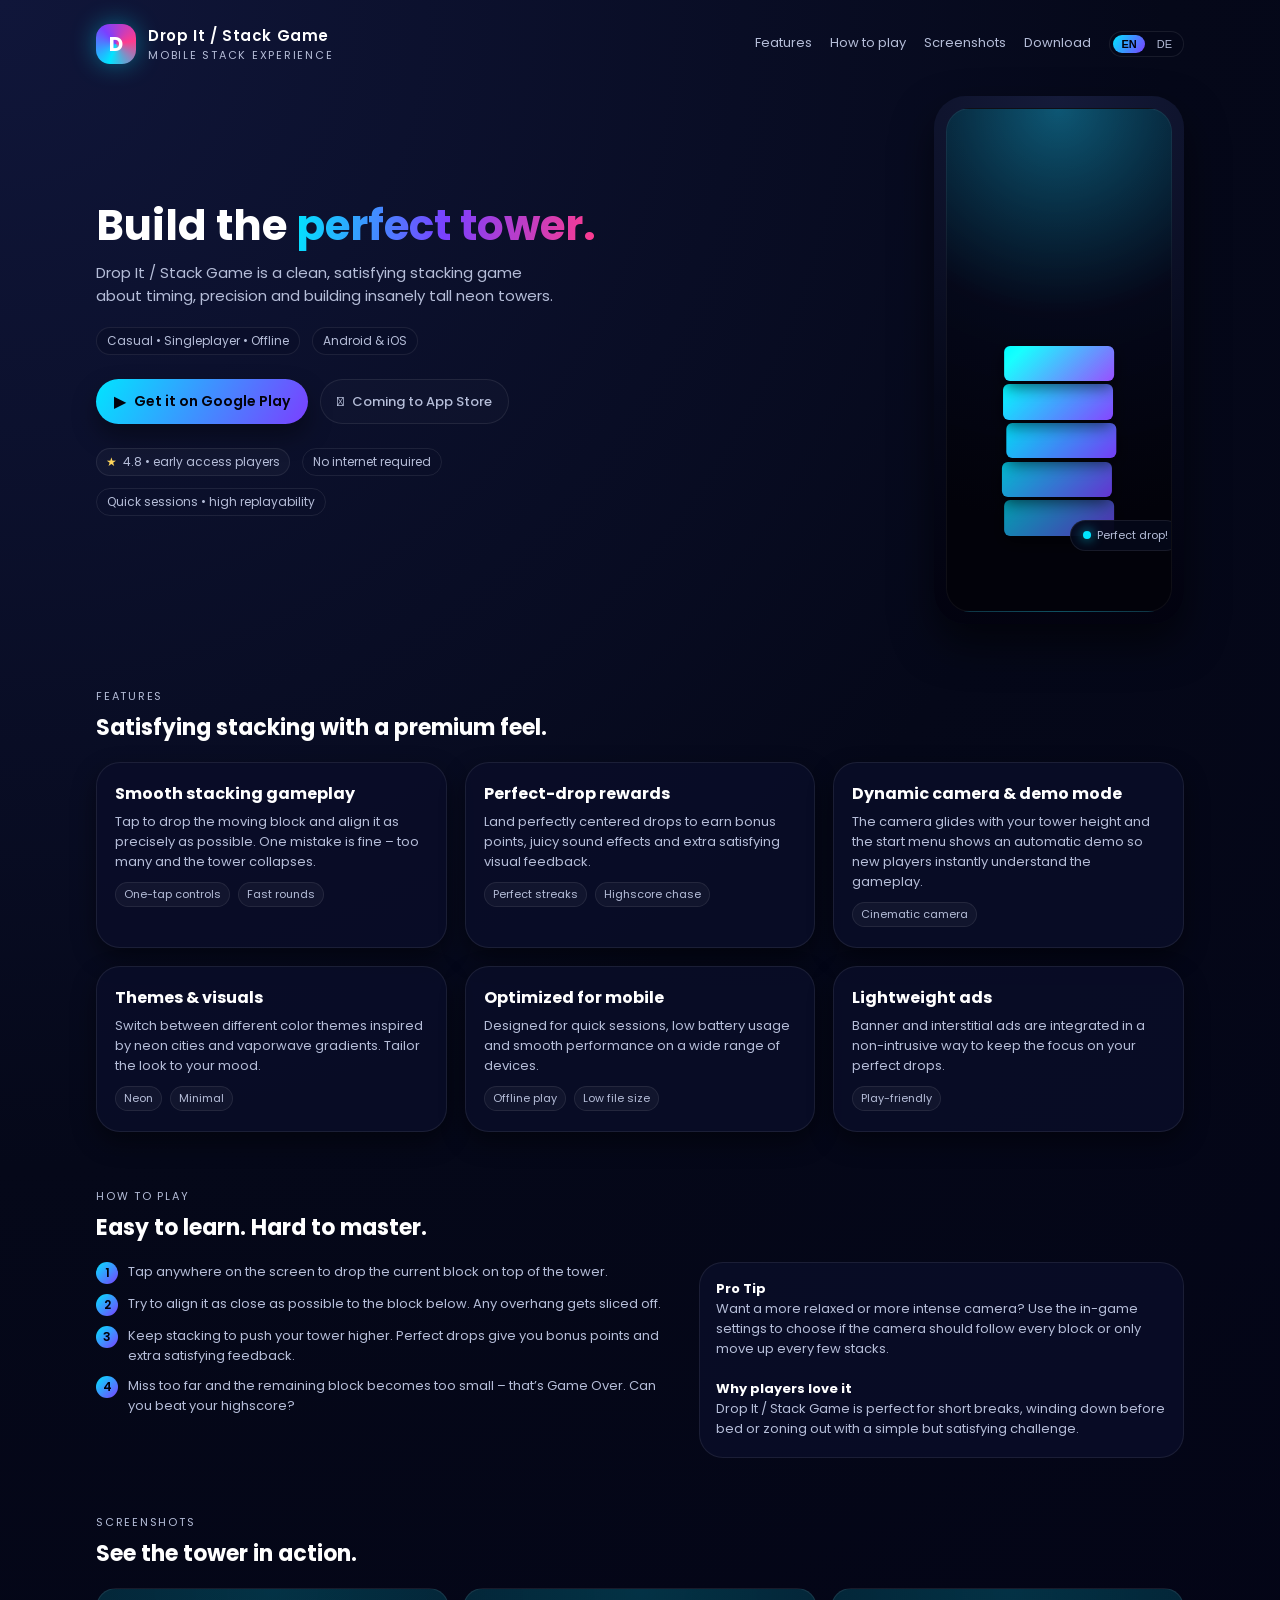
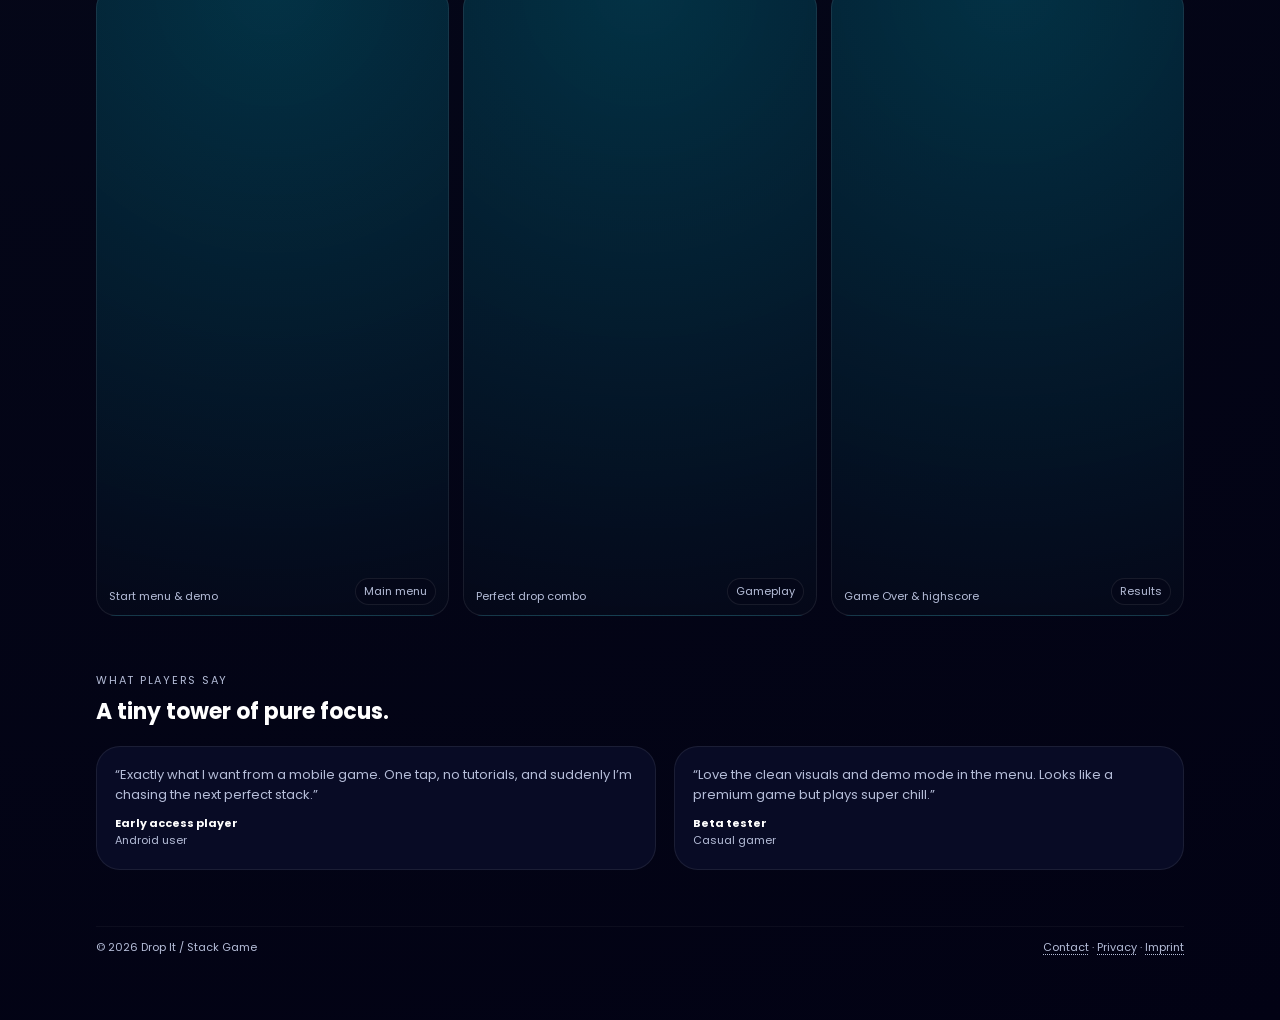
==== index.html @ f64dc380 "Add files via upload" ====
<!DOCTYPE html>
<html lang="en">
<head>
  <meta charset="UTF-8" />
  <title>Drop It / Stack Game – Official Landing Page</title>
  <meta name="viewport" content="width=device-width, initial-scale=1" />
  <meta
    name="description"
    content="Drop It / Stack Game – a smooth, addictive stacking game. Drop, align and build the perfect tower on mobile."
  />

  <!-- Google Font -->
  <link rel="preconnect" href="https://fonts.googleapis.com" />
  <link rel="preconnect" href="https://fonts.gstatic.com" crossorigin />
  <link
    href="https://fonts.googleapis.com/css2?family=Poppins:wght@300;400;500;600;700&display=swap"
    rel="stylesheet"
  />

  <style>
    :root {
      --bg-main: #050819;
      --bg-alt: #070b23;
      --accent-cyan: #00e5ff;
      --accent-pink: #ff3b8d;
      --accent-purple: #7b3fff;
      --text-main: #ffffff;
      --text-muted: #b5bdd8;
      --glass-bg: rgba(10, 14, 40, 0.85);
      --border-soft: rgba(255, 255, 255, 0.08);
      --radius-lg: 24px;
      --shadow-soft: 0 20px 40px rgba(0, 0, 0, 0.55);
    }

    * {
      box-sizing: border-box;
      margin: 0;
      padding: 0;
    }

    body {
      font-family: "Poppins", system-ui, -apple-system, BlinkMacSystemFont,
        sans-serif;
      background: radial-gradient(
        circle at top left,
        #10163a 0,
        #050819 40%,
        #020214 100%
      );
      color: var(--text-main);
      min-height: 100vh;
      overflow-x: hidden;
    }

    img {
      max-width: 100%;
      display: block;
    }

    a {
      color: inherit;
      text-decoration: none;
    }

    .page {
      max-width: 1120px;
      margin: 0 auto;
      padding: 24px 16px 64px;
    }

    header {
      display: flex;
      align-items: center;
      justify-content: space-between;
      gap: 16px;
      margin-bottom: 32px;
    }

    .logo-wrap {
      display: flex;
      align-items: center;
      gap: 12px;
    }

    .logo-circle {
      width: 40px;
      height: 40px;
      border-radius: 14px;
      background: conic-gradient(
        from 200deg,
        var(--accent-cyan),
        var(--accent-purple),
        var(--accent-pink),
        var(--accent-cyan)
      );
      display: flex;
      align-items: center;
      justify-content: center;
      box-shadow: 0 0 24px rgba(0, 229, 255, 0.4);
      font-weight: 700;
      font-size: 20px;
    }

    .logo-text-main {
      font-weight: 600;
      letter-spacing: 0.04em;
      font-size: 15px;
    }

    .logo-text-sub {
      font-size: 11px;
      color: var(--text-muted);
      text-transform: uppercase;
      letter-spacing: 0.16em;
    }

    nav {
      display: flex;
      align-items: center;
      gap: 18px;
      font-size: 13px;
      color: var(--text-muted);
    }

    nav a {
      position: relative;
      padding-bottom: 3px;
      cursor: pointer;
    }

    nav a::after {
      content: "";
      position: absolute;
      left: 0;
      bottom: 0;
      width: 0;
      height: 2px;
      border-radius: 999px;
      background: linear-gradient(
        90deg,
        var(--accent-cyan),
        var(--accent-pink)
      );
      transition: width 0.18s ease-out;
    }

    nav a:hover::after {
      width: 100%;
    }

    .lang-toggle {
      display: inline-flex;
      align-items: center;
      gap: 4px;
      padding: 3px;
      border-radius: 999px;
      border: 1px solid var(--border-soft);
      background: rgba(5, 8, 25, 0.7);
      font-size: 11px;
    }

    .lang-btn {
      border-radius: 999px;
      padding: 3px 8px;
      cursor: pointer;
      border: none;
      background: transparent;
      color: var(--text-muted);
      font-size: 11px;
    }

    .lang-btn.active {
      background: linear-gradient(
        120deg,
        var(--accent-cyan),
        var(--accent-purple)
      );
      color: #02020b;
      font-weight: 600;
    }

    /* HERO */

    .hero {
      display: grid;
      grid-template-columns: minmax(0, 1.25fr) minmax(0, 1fr);
      gap: 32px;
      align-items: center;
      margin-bottom: 64px;
    }

    .hero-left h1 {
      font-size: clamp(32px, 4vw, 42px);
      line-height: 1.1;
      margin-bottom: 12px;
    }

    .hero-gradient {
      background: linear-gradient(
        96deg,
        var(--accent-cyan),
        var(--accent-purple),
        var(--accent-pink)
      );
      -webkit-background-clip: text;
      color: transparent;
    }

    .hero-subtitle {
      font-size: 15px;
      color: var(--text-muted);
      max-width: 460px;
      margin-bottom: 20px;
    }

    .hero-meta {
      display: flex;
      flex-wrap: wrap;
      gap: 12px;
      margin-bottom: 24px;
      font-size: 12px;
      color: var(--text-muted);
    }

    .hero-meta span {
      padding: 4px 10px;
      border-radius: 999px;
      border: 1px solid var(--border-soft);
      background: rgba(10, 14, 40, 0.65);
    }

    .hero-cta-row {
      display: flex;
      flex-wrap: wrap;
      gap: 12px;
      margin-bottom: 24px;
    }

    .btn-primary {
      background: linear-gradient(
        120deg,
        var(--accent-cyan),
        var(--accent-purple)
      );
      color: #02020b;
      border-radius: 999px;
      padding: 10px 18px;
      font-size: 14px;
      font-weight: 600;
      border: none;
      cursor: pointer;
      display: inline-flex;
      align-items: center;
      gap: 8px;
      box-shadow: 0 12px 24px rgba(0, 0, 0, 0.4);
      transition: transform 0.12s ease-out, box-shadow 0.12s ease-out,
        filter 0.12s ease-out;
    }

    .btn-primary span.icon {
      font-size: 16px;
    }

    .btn-primary:hover {
      transform: translateY(-1px);
      filter: brightness(1.04);
      box-shadow: 0 18px 32px rgba(0, 0, 0, 0.55);
    }

    .btn-ghost {
      border-radius: 999px;
      padding: 9px 16px;
      font-size: 13px;
      font-weight: 500;
      background: rgba(255, 255, 255, 0.02);
      border: 1px solid var(--border-soft);
      color: var(--text-muted);
      display: inline-flex;
      align-items: center;
      gap: 8px;
      cursor: pointer;
      transition: background 0.12s ease-out, border-color 0.12s ease-out;
    }

    .btn-ghost:hover {
      background: rgba(255, 255, 255, 0.04);
      border-color: rgba(255, 255, 255, 0.18);
    }

    .hero-badges {
      display: flex;
      flex-wrap: wrap;
      gap: 12px;
      align-items: center;
      font-size: 12px;
      color: var(--text-muted);
    }

    .badge-pill {
      padding: 4px 10px;
      border-radius: 999px;
      border: 1px solid var(--border-soft);
    }

    .rating-pill {
      display: inline-flex;
      align-items: center;
      gap: 6px;
      padding: 4px 9px;
      border-radius: 999px;
      background: rgba(255, 255, 255, 0.03);
      border: 1px solid var(--border-soft);
    }

    .rating-pill span.star {
      color: #ffd65c;
    }

    .hero-right {
      display: flex;
      justify-content: flex-end;
    }

    .phone-mock {
      position: relative;
      width: 250px;
      max-width: 100%;
      aspect-ratio: 9 / 19;
      border-radius: 32px;
      background: radial-gradient(
        circle at top,
        #151b3a 0,
        #050819 60%,
        #02020f 100%
      );
      box-shadow: var(--shadow-soft);
      padding: 12px;
      overflow: hidden;
    }

    .phone-inner {
      width: 100%;
      height: 100%;
      border-radius: 24px;
      background: radial-gradient(
        circle at top,
        rgba(0, 229, 255, 0.3),
        rgba(5, 8, 25, 0.9) 40%,
        rgba(2, 2, 10, 1) 80%
      );
      border: 1px solid rgba(255, 255, 255, 0.05);
      position: relative;
      overflow: hidden;
    }

    .phone-stack {
      position: absolute;
      inset: 0;
      display: flex;
      align-items: center;
      justify-content: center;
    }

    .stack-columns {
      position: relative;
      width: 70%;
      height: 70%;
      display: flex;
      align-items: flex-end;
      justify-content: center;
    }

    .stack-cube {
      position: absolute;
      left: 50%;
      transform: translateX(-50%);
      width: 70%;
      height: 10%;
      border-radius: 6px;
      background: linear-gradient(
        135deg,
        var(--accent-cyan),
        var(--accent-purple)
      );
      box-shadow: 0 6px 16px rgba(0, 0, 0, 0.6);
    }

    .stack-cube:nth-child(1) {
      bottom: 0;
      filter: brightness(0.7);
    }
    .stack-cube:nth-child(2) {
      bottom: 11%;
      filter: brightness(0.82);
      transform: translateX(-52%);
    }
    .stack-cube:nth-child(3) {
      bottom: 22%;
      filter: brightness(0.96);
      transform: translateX(-48%);
    }
    .stack-cube:nth-child(4) {
      bottom: 33%;
      filter: brightness(1.1);
      transform: translateX(-51%);
    }
    .stack-cube:nth-child(5) {
      bottom: 44%;
      filter: brightness(1.25);
      transform: translateX(-50%);
    }

    .floating-tag {
      position: absolute;
      bottom: 12%;
      right: -10px;
      background: rgba(5, 8, 25, 0.95);
      border-radius: 999px;
      padding: 6px 12px;
      font-size: 11px;
      display: inline-flex;
      align-items: center;
      gap: 6px;
      border: 1px solid var(--border-soft);
      color: var(--text-muted);
    }

    .floating-tag span.dot {
      width: 8px;
      height: 8px;
      border-radius: 999px;
      background: var(--accent-cyan);
      box-shadow: 0 0 12px rgba(0, 229, 255, 0.9);
    }

    /* SECTIONS */

    section {
      margin-bottom: 56px;
    }

    .section-label {
      font-size: 11px;
      text-transform: uppercase;
      letter-spacing: 0.16em;
      color: var(--text-muted);
      margin-bottom: 6px;
    }

    .section-title {
      font-size: 22px;
      margin-bottom: 18px;
    }

    .section-grid {
      display: grid;
      grid-template-columns: repeat(3, minmax(0, 1fr));
      gap: 18px;
    }

    .card {
      padding: 18px 18px 20px;
      background: var(--glass-bg);
      border-radius: var(--radius-lg);
      border: 1px solid var(--border-soft);
      box-shadow: 0 10px 24px rgba(0, 0, 0, 0.45);
    }

    .card h3 {
      font-size: 16px;
      margin-bottom: 6px;
    }

    .card p {
      font-size: 13px;
      color: var(--text-muted);
    }

    .chip-row {
      display: flex;
      flex-wrap: wrap;
      gap: 8px;
      margin-top: 10px;
    }

    .chip {
      font-size: 11px;
      padding: 3px 8px;
      border-radius: 999px;
      background: rgba(255, 255, 255, 0.04);
      border: 1px solid var(--border-soft);
      color: var(--text-muted);
    }

    /* HOW-TO */

    .howto-grid {
      display: grid;
      grid-template-columns: minmax(0, 1.2fr) minmax(0, 1fr);
      gap: 22px;
      align-items: flex-start;
    }

    .step-list {
      list-style: none;
      display: grid;
      gap: 10px;
    }

    .step-item {
      display: flex;
      gap: 10px;
      align-items: flex-start;
      font-size: 13px;
      color: var(--text-muted);
    }

    .step-badge {
      width: 22px;
      height: 22px;
      border-radius: 999px;
      background: linear-gradient(
        135deg,
        var(--accent-cyan),
        var(--accent-purple)
      );
      display: flex;
      align-items: center;
      justify-content: center;
      font-size: 12px;
      font-weight: 600;
      color: #02020b;
      flex-shrink: 0;
    }

    .howto-card {
      padding: 16px 16px 18px;
      border-radius: var(--radius-lg);
      background: var(--glass-bg);
      border: 1px solid var(--border-soft);
      font-size: 13px;
      color: var(--text-muted);
    }

    .howto-card strong {
      color: var(--text-main);
    }

    /* GALLERY */

    .gallery-grid {
      display: grid;
      grid-template-columns: repeat(3, minmax(0, 1fr));
      gap: 14px;
    }

    .gallery-item {
      border-radius: 20px;
      background: radial-gradient(
        circle at top,
        rgba(0, 229, 255, 0.2),
        rgba(5, 8, 25, 0.95)
      );
      border: 1px solid var(--border-soft);
      aspect-ratio: 9 / 16;
      position: relative;
      overflow: hidden;
      font-size: 11px;
      color: var(--text-muted);
      display: flex;
      align-items: flex-end;
      justify-content: space-between;
      padding: 10px 12px;
    }

    .gallery-item span.badge {
      background: rgba(5, 8, 25, 0.86);
      padding: 4px 8px;
      border-radius: 999px;
      border: 1px solid var(--border-soft);
    }

    /* QUOTES */

    .quote-row {
      display: grid;
      grid-template-columns: minmax(0, 1.1fr) minmax(0, 1fr);
      gap: 18px;
    }

    .quote-card {
      padding: 18px 18px 20px;
      border-radius: var(--radius-lg);
      background: var(--glass-bg);
      border: 1px solid var(--border-soft);
      font-size: 13px;
      color: var(--text-muted);
    }

    .quote-card strong {
      color: var(--text-main);
    }

    .quote-meta {
      margin-top: 10px;
      font-size: 11px;
      color: var(--text-muted);
    }

    footer {
      margin-top: 24px;
      font-size: 11px;
      color: var(--text-muted);
      display: flex;
      flex-wrap: wrap;
      gap: 8px;
      justify-content: space-between;
      border-top: 1px solid rgba(255, 255, 255, 0.04);
      padding-top: 12px;
    }

    footer a {
      color: var(--text-muted);
      text-decoration: underline;
      text-decoration-style: dotted;
      text-underline-offset: 3px;
    }

    /* RESPONSIVE */

    @media (max-width: 880px) {
      .hero {
        grid-template-columns: minmax(0, 1fr);
      }

      .hero-right {
        justify-content: flex-start;
      }

      header {
        flex-direction: column;
        align-items: flex-start;
        gap: 10px;
      }

      nav {
        font-size: 12px;
      }

      .section-grid {
        grid-template-columns: repeat(2, minmax(0, 1fr));
      }

      .gallery-grid {
        grid-template-columns: repeat(2, minmax(0, 1fr));
      }

      .quote-row,
      .howto-grid {
        grid-template-columns: minmax(0, 1fr);
      }
    }

    @media (max-width: 640px) {
      .section-grid {
        grid-template-columns: minmax(0, 1fr);
      }

      .gallery-grid {
        grid-template-columns: minmax(0, 1fr);
      }

      .page {
        padding-inline: 14px;
      }

      nav {
        flex-wrap: wrap;
        row-gap: 6px;
      }
    }
  </style>
</head>
<body>
  <div class="page">
    <!-- HEADER -->
    <header>
      <div class="logo-wrap">
        <div class="logo-circle">D</div>
        <div>
          <div class="logo-text-main" data-i18n="logo.title">
            Drop It / Stack Game
          </div>
          <div class="logo-text-sub" data-i18n="logo.subtitle">
            mobile stack experience
          </div>
        </div>
      </div>
      <nav>
        <a href="#features" data-i18n="nav.features">Features</a>
        <a href="#howto" data-i18n="nav.howto">How to play</a>
        <a href="#screenshots" data-i18n="nav.screenshots">Screenshots</a>
        <a href="#download" data-i18n="nav.download">Download</a>
        <div class="lang-toggle">
          <button class="lang-btn active" data-lang="en">EN</button>
          <button class="lang-btn" data-lang="de">DE</button>
        </div>
      </nav>
    </header>

    <!-- HERO -->
    <section class="hero" id="top">
      <div class="hero-left">
        <h1>
          <span data-i18n="hero.title1">Build the</span>
          <span class="hero-gradient" data-i18n="hero.title2"
            >perfect tower.</span
          >
        </h1>
        <p class="hero-subtitle" data-i18n="hero.subtitle">
          Drop It / Stack Game is a clean, satisfying stacking game about
          timing, precision and building insanely tall neon towers.
        </p>

        <div class="hero-meta">
          <span data-i18n="hero.meta1">Casual • Singleplayer • Offline</span>
          <span data-i18n="hero.meta2">Android &amp; iOS</span>
        </div>

        <div class="hero-cta-row" id="download">
          <!-- Replace # with real store links -->
          <a
            class="btn-primary"
            href="https://play.google.com/store/apps/details?id=dev.flondy.stack"
            aria-label="Get Drop It / Stack Game on Google Play"
          >
            <span class="icon">▶</span>
            <span data-i18n="hero.ctaPrimary">Get it on Google Play</span>
          </a>
          <a
            class="btn-ghost"
            href="#"
            aria-label="Get Drop It / Stack Game on the App Store"
          >
            <span></span>
            <span data-i18n="hero.ctaSecondary">Coming to App Store</span>
          </a>
        </div>

        <div class="hero-badges">
          <span class="rating-pill">
            <span class="star">★</span>
            <span data-i18n="hero.rating">4.8 • early access players</span>
          </span>
          <span class="badge-pill" data-i18n="hero.badge1"
            >No internet required</span
          >
          <span class="badge-pill" data-i18n="hero.badge2"
            >Quick sessions • high replayability</span
          >
        </div>
      </div>

      <div class="hero-right">
        <div class="phone-mock">
          <div class="phone-inner">
            <div class="phone-stack">
              <div class="stack-columns">
                <div class="stack-cube"></div>
                <div class="stack-cube"></div>
                <div class="stack-cube"></div>
                <div class="stack-cube"></div>
                <div class="stack-cube"></div>
              </div>
            </div>
            <div class="floating-tag">
              <span class="dot"></span>
              <span data-i18n="hero.floatingTag">Perfect drop!</span>
            </div>
          </div>
        </div>
      </div>
    </section>

    <!-- FEATURES -->
    <section id="features">
      <div class="section-label" data-i18n="features.label">Features</div>
      <h2 class="section-title" data-i18n="features.title">
        Satisfying stacking with a premium feel.
      </h2>

      <div class="section-grid">
        <div class="card">
          <h3 data-i18n="features.card1.title">Smooth stacking gameplay</h3>
          <p data-i18n="features.card1.text">
            Tap to drop the moving block and align it as precisely as possible.
            One mistake is fine – too many and the tower collapses.
          </p>
          <div class="chip-row">
            <span class="chip" data-i18n="features.card1.chip1"
              >One-tap controls</span
            >
            <span class="chip" data-i18n="features.card1.chip2"
              >Fast rounds</span
            >
          </div>
        </div>

        <div class="card">
          <h3 data-i18n="features.card2.title">Perfect-drop rewards</h3>
          <p data-i18n="features.card2.text">
            Land perfectly centered drops to earn bonus points, juicy sound
            effects and extra satisfying visual feedback.
          </p>
          <div class="chip-row">
            <span class="chip" data-i18n="features.card2.chip1"
              >Perfect streaks</span
            >
            <span class="chip" data-i18n="features.card2.chip2"
              >Highscore chase</span
            >
          </div>
        </div>

        <div class="card">
          <h3 data-i18n="features.card3.title">
            Dynamic camera &amp; demo mode
          </h3>
          <p data-i18n="features.card3.text">
            The camera glides with your tower height and the start menu shows an
            automatic demo so new players instantly understand the gameplay.
          </p>
          <div class="chip-row">
            <span class="chip" data-i18n="features.card3.chip1"
              >Cinematic camera</span
            >
          </div>
        </div>

        <div class="card">
          <h3 data-i18n="features.card4.title">Themes &amp; visuals</h3>
          <p data-i18n="features.card4.text">
            Switch between different color themes inspired by neon cities and
            vaporwave gradients. Tailor the look to your mood.
          </p>
          <div class="chip-row">
            <span class="chip" data-i18n="features.card4.chip1">Neon</span>
            <span class="chip" data-i18n="features.card4.chip2">Minimal</span>
          </div>
        </div>

        <div class="card">
          <h3 data-i18n="features.card5.title">Optimized for mobile</h3>
          <p data-i18n="features.card5.text">
            Designed for quick sessions, low battery usage and smooth
            performance on a wide range of devices.
          </p>
          <div class="chip-row">
            <span class="chip" data-i18n="features.card5.chip1"
              >Offline play</span
            >
            <span class="chip" data-i18n="features.card5.chip2"
              >Low file size</span
            >
          </div>
        </div>

        <div class="card">
          <h3 data-i18n="features.card6.title">Lightweight ads</h3>
          <p data-i18n="features.card6.text">
            Banner and interstitial ads are integrated in a non-intrusive way
            to keep the focus on your perfect drops.
          </p>
          <div class="chip-row">
            <span class="chip" data-i18n="features.card6.chip1"
              >Play-friendly</span
            >
          </div>
        </div>
      </div>
    </section>

    <!-- HOW TO PLAY -->
    <section id="howto">
      <div class="section-label" data-i18n="howto.label">How to play</div>
      <h2 class="section-title" data-i18n="howto.title">
        Easy to learn. Hard to master.
      </h2>

      <div class="howto-grid">
        <div>
          <ul class="step-list">
            <li class="step-item">
              <div class="step-badge">1</div>
              <div data-i18n="howto.step1">
                Tap anywhere on the screen to drop the current block on top of
                the tower.
              </div>
            </li>
            <li class="step-item">
              <div class="step-badge">2</div>
              <div data-i18n="howto.step2">
                Try to align it as close as possible to the block below. Any
                overhang gets sliced off.
              </div>
            </li>
            <li class="step-item">
              <div class="step-badge">3</div>
              <div data-i18n="howto.step3">
                Keep stacking to push your tower higher. Perfect drops give you
                bonus points and extra satisfying feedback.
              </div>
            </li>
            <li class="step-item">
              <div class="step-badge">4</div>
              <div data-i18n="howto.step4">
                Miss too far and the remaining block becomes too small – that’s
                Game Over. Can you beat your highscore?
              </div>
            </li>
          </ul>
        </div>

        <div class="howto-card">
          <strong data-i18n="howto.proTipTitle">Pro Tip</strong>
          <p data-i18n="howto.proTipText">
            Want a more relaxed or more intense camera? Use the in-game
            settings to choose if the camera should follow every block or only
            move up every few stacks.
          </p>
          <br />
          <strong data-i18n="howto.whyTitle">Why players love it</strong>
          <p data-i18n="howto.whyText">
            Drop It / Stack Game is perfect for short breaks, winding down
            before bed or zoning out with a simple but satisfying challenge.
          </p>
        </div>
      </div>
    </section>

    <!-- SCREENSHOTS / GALLERY -->
    <section id="screenshots">
      <div class="section-label" data-i18n="gallery.label">Screenshots</div>
      <h2 class="section-title" data-i18n="gallery.title">
        See the tower in action.
      </h2>

      <div class="gallery-grid">
        <div class="gallery-item">
          <span data-i18n="gallery.item1.text">Start menu &amp; demo</span>
          <span class="badge" data-i18n="gallery.item1.badge">Main menu</span>
        </div>
        <div class="gallery-item">
          <span data-i18n="gallery.item2.text">Perfect drop combo</span>
          <span class="badge" data-i18n="gallery.item2.badge">Gameplay</span>
        </div>
        <div class="gallery-item">
          <span data-i18n="gallery.item3.text">Game Over &amp; highscore</span>
          <span class="badge" data-i18n="gallery.item3.badge">Results</span>
        </div>
      </div>
      <!-- TODO: Replace gallery-item divs with real <img> tags/screenshot assets -->
    </section>

    <!-- QUOTES / SOCIAL PROOF -->
    <section>
      <div class="section-label" data-i18n="quotes.label">
        What players say
      </div>
      <h2 class="section-title" data-i18n="quotes.title">
        A tiny tower of pure focus.
      </h2>

      <div class="quote-row">
        <div class="quote-card">
          <p data-i18n="quotes.quote1.text">
            “Exactly what I want from a mobile game. One tap, no tutorials, and
            suddenly I’m chasing the next perfect stack.”
          </p>
          <div class="quote-meta">
            <strong data-i18n="quotes.quote1.name">Early access player</strong
            ><br />
            <span data-i18n="quotes.quote1.role">Android user</span>
          </div>
        </div>
        <div class="quote-card">
          <p data-i18n="quotes.quote2.text">
            “Love the clean visuals and demo mode in the menu. Looks like a
            premium game but plays super chill.”
          </p>
          <div class="quote-meta">
            <strong data-i18n="quotes.quote2.name">Beta tester</strong><br />
            <span data-i18n="quotes.quote2.role">Casual gamer</span>
          </div>
        </div>
      </div>
    </section>

    <!-- FOOTER -->
    <footer>
      <div>
        © <span id="year"></span>
        <span data-i18n="footer.gameName">Drop It / Stack Game</span>
      </div>
      <div>
        <a href="mailto:flondy.dev@gmail.com" data-i18n="footer.contact"
          >Contact</a
        >
        ·
        <a href="#" data-i18n="footer.privacy">Privacy</a>
        ·
        <a href="#" data-i18n="footer.imprint">Imprint</a>
      </div>
    </footer>
  </div>

  <script>
    // Current year
    document.getElementById("year").textContent =
      new Date().getFullYear().toString();

    // Simple i18n data
    const translations = {
      en: {
        "logo.title": "Drop It / Stack Game",
        "logo.subtitle": "mobile stack experience",

        "nav.features": "Features",
        "nav.howto": "How to play",
        "nav.screenshots": "Screenshots",
        "nav.download": "Download",

        "hero.title1": "Build the",
        "hero.title2": "perfect tower.",
        "hero.subtitle":
          "Drop It / Stack Game is a clean, satisfying stacking game about timing, precision and building insanely tall neon towers.",
        "hero.meta1": "Casual • Singleplayer • Offline",
        "hero.meta2": "Android & iOS",
        "hero.ctaPrimary": "Get it on Google Play",
        "hero.ctaSecondary": "Coming to App Store",
        "hero.rating": "4.8 • early access players",
        "hero.badge1": "No internet required",
        "hero.badge2": "Quick sessions • high replayability",
        "hero.floatingTag": "Perfect drop!",

        "features.label": "Features",
        "features.title": "Satisfying stacking with a premium feel.",
        "features.card1.title": "Smooth stacking gameplay",
        "features.card1.text":
          "Tap to drop the moving block and align it as precisely as possible. One mistake is fine – too many and the tower collapses.",
        "features.card1.chip1": "One-tap controls",
        "features.card1.chip2": "Fast rounds",

        "features.card2.title": "Perfect-drop rewards",
        "features.card2.text":
          "Land perfectly centered drops to earn bonus points, juicy sound effects and extra satisfying visual feedback.",
        "features.card2.chip1": "Perfect streaks",
        "features.card2.chip2": "Highscore chase",

        "features.card3.title": "Dynamic camera & demo mode",
        "features.card3.text":
          "The camera glides with your tower height and the start menu shows an automatic demo so new players instantly understand the gameplay.",
        "features.card3.chip1": "Cinematic camera",

        "features.card4.title": "Themes & visuals",
        "features.card4.text":
          "Switch between different color themes inspired by neon cities and vaporwave gradients. Tailor the look to your mood.",
        "features.card4.chip1": "Neon",
        "features.card4.chip2": "Minimal",

        "features.card5.title": "Optimized for mobile",
        "features.card5.text":
          "Designed for quick sessions, low battery usage and smooth performance on a wide range of devices.",
        "features.card5.chip1": "Offline play",
        "features.card5.chip2": "Low file size",

        "features.card6.title": "Lightweight ads",
        "features.card6.text":
          "Banner and interstitial ads are integrated in a non-intrusive way to keep the focus on your perfect drops.",
        "features.card6.chip1": "Play-friendly",

        "howto.label": "How to play",
        "howto.title": "Easy to learn. Hard to master.",
        "howto.step1":
          "Tap anywhere on the screen to drop the current block on top of the tower.",
        "howto.step2":
          "Try to align it as close as possible to the block below. Any overhang gets sliced off.",
        "howto.step3":
          "Keep stacking to push your tower higher. Perfect drops give you bonus points and extra satisfying feedback.",
        "howto.step4":
          "Miss too far and the remaining block becomes too small – that’s Game Over. Can you beat your highscore?",
        "howto.proTipTitle": "Pro Tip",
        "howto.proTipText":
          "Want a more relaxed or more intense camera? Use the in-game settings to choose if the camera should follow every block or only move up every few stacks.",
        "howto.whyTitle": "Why players love it",
        "howto.whyText":
          "Drop It / Stack Game is perfect for short breaks, winding down before bed or zoning out with a simple but satisfying challenge.",

        "gallery.label": "Screenshots",
        "gallery.title": "See the tower in action.",
        "gallery.item1.text": "Start menu & demo",
        "gallery.item1.badge": "Main menu",
        "gallery.item2.text": "Perfect drop combo",
        "gallery.item2.badge": "Gameplay",
        "gallery.item3.text": "Game Over & highscore",
        "gallery.item3.badge": "Results",

        "quotes.label": "What players say",
        "quotes.title": "A tiny tower of pure focus.",
        "quotes.quote1.text":
          "“Exactly what I want from a mobile game. One tap, no tutorials, and suddenly I’m chasing the next perfect stack.”",
        "quotes.quote1.name": "Early access player",
        "quotes.quote1.role": "Android user",
        "quotes.quote2.text":
          "“Love the clean visuals and demo mode in the menu. Looks like a premium game but plays super chill.”",
        "quotes.quote2.name": "Beta tester",
        "quotes.quote2.role": "Casual gamer",

        "footer.gameName": "Drop It / Stack Game",
        "footer.contact": "Contact",
        "footer.privacy": "Privacy",
        "footer.imprint": "Imprint",
      },

      de: {
        "logo.title": "Drop It / Stack Game",
        "logo.subtitle": "mobiles Stacking-Erlebnis",

        "nav.features": "Features",
        "nav.howto": "So wird gespielt",
        "nav.screenshots": "Screenshots",
        "nav.download": "Download",

        "hero.title1": "Baue den",
        "hero.title2": "perfekten Turm.",
        "hero.subtitle":
          "Drop It / Stack Game ist ein sauberes, entspanntes und süchtig machendes Stacking-Spiel rund um Timing, Präzision und hohe Neon-Türme.",
        "hero.meta1": "Casual • Einzelspieler • Offline",
        "hero.meta2": "Android & iOS",
        "hero.ctaPrimary": "Jetzt auf Google Play",
        "hero.ctaSecondary": "Bald im App Store",
        "hero.rating": "4,8 • Early-Access-Spieler",
        "hero.badge1": "Kein Internet nötig",
        "hero.badge2": "Kurze Sessions • hoher Wiederspielwert",
        "hero.floatingTag": "Perfekter Drop!",

        "features.label": "Features",
        "features.title": "Sattes Stacking mit Premium-Feeling.",
        "features.card1.title": "Flüssiges Stacking-Gameplay",
        "features.card1.text":
          "Tippe, um den bewegten Block fallen zu lassen und so genau wie möglich auszurichten. Ein Fehler ist okay – zu viele und der Turm fällt.",
        "features.card1.chip1": "One-Tap-Steuerung",
        "features.card1.chip2": "Schnelle Runden",

        "features.card2.title": "Perfect-Drop-Belohnungen",
        "features.card2.text":
          "Perfekt zentrierte Drops geben Bonuspunkte, satte Soundeffekte und besonders befriedigendes Feedback.",
        "features.card2.chip1": "Perfect-Streaks",
        "features.card2.chip2": "Highscore-Jagd",

        "features.card3.title": "Dynamische Kamera & Demo-Modus",
        "features.card3.text":
          "Die Kamera folgt deiner Turmhöhe und das Startmenü zeigt eine automatische Demo, damit neue Spieler das Gameplay sofort verstehen.",
        "features.card3.chip1": "Cinematische Kamera",

        "features.card4.title": "Themes & Optik",
        "features.card4.text":
          "Wechsle zwischen verschiedenen Farb-Themes, inspiriert von Neon-Städten und Vaporwave-Verläufen. Passe den Look deiner Stimmung an.",
        "features.card4.chip1": "Neon",
        "features.card4.chip2": "Minimal",

        "features.card5.title": "Für Mobile optimiert",
        "features.card5.text":
          "Ausgelegt auf kurze Sessions, geringen Akkuverbrauch und flüssige Performance auf vielen Geräten.",
        "features.card5.chip1": "Offline spielbar",
        "features.card5.chip2": "Kleine Dateigröße",

        "features.card6.title": "Dezente Werbung",
        "features.card6.text":
          "Banner- und Interstitial-Werbung sind so eingebunden, dass der Fokus auf deinem perfekten Stack bleibt.",
        "features.card6.chip1": "Spielfreundlich",

        "howto.label": "So wird gespielt",
        "howto.title": "Einfach zu lernen. Schwer zu meistern.",
        "howto.step1":
          "Tippe irgendwo auf den Bildschirm, um den aktuellen Block auf den Turm fallen zu lassen.",
        "howto.step2":
          "Richte ihn so genau wie möglich am Block darunter aus. Überstehende Teile werden abgeschnitten.",
        "howto.step3":
          "Stapel weiter, um deinen Turm höher zu bauen. Perfekte Drops geben Bonuspunkte und extra Feedback.",
        "howto.step4":
          "Verfehlst du zu weit, wird der Block zu klein – Game Over. Schaffst du einen neuen Highscore?",
        "howto.proTipTitle": "Pro Tipp",
        "howto.proTipText":
          "Du willst eine ruhigere oder intensivere Kamera? In den Einstellungen kannst du wählen, ob die Kamera jedem Block oder nur jedem zweiten/dritten folgt.",
        "howto.whyTitle": "Warum Spieler es lieben",
        "howto.whyText":
          "Drop It / Stack Game ist perfekt für kurze Pausen, zum Abschalten am Abend oder zum Fokussieren mit einer einfachen, aber befriedigenden Challenge.",

        "gallery.label": "Screenshots",
        "gallery.title": "Sieh dir den Turm in Action an.",
        "gallery.item1.text": "Startmenü & Demo",
        "gallery.item1.badge": "Hauptmenü",
        "gallery.item2.text": "Perfect-Drop-Kombo",
        "gallery.item2.badge": "Gameplay",
        "gallery.item3.text": "Game Over & Highscore",
        "gallery.item3.badge": "Ergebnis",

        "quotes.label": "Das sagen Spieler",
        "quotes.title": "Ein kleiner Turm voller Fokus.",
        "quotes.quote1.text":
          "„Genau das, was ich von einem Mobile Game will. Ein Tap, kein Tutorial und plötzlich jage ich den nächsten Perfect-Stack.“",
        "quotes.quote1.name": "Early-Access-Spieler",
        "quotes.quote1.role": "Android-Nutzer",
        "quotes.quote2.text":
          "„Mag das saubere Design und den Demo-Modus im Menü. Fühlt sich nach einem Premium Game an, spielt sich aber super entspannt.“",
        "quotes.quote2.name": "Beta-Tester",
        "quotes.quote2.role": "Casual Gamer",

        "footer.gameName": "Drop It / Stack Game",
        "footer.contact": "Kontakt",
        "footer.privacy": "Datenschutz",
        "footer.imprint": "Impressum",
      },
    };

    function setLanguage(lang) {
      const dict = translations[lang];
      if (!dict) return;

      // Update html lang attribute
      document.documentElement.lang = lang === "de" ? "de" : "en";

      // Update text nodes
      document.querySelectorAll("[data-i18n]").forEach((el) => {
        const key = el.getAttribute("data-i18n");
        const value = dict[key];
        if (value !== undefined) {
          el.textContent = value;
        }
      });

      // Toggle button states
      document.querySelectorAll(".lang-btn").forEach((btn) => {
        btn.classList.toggle("active", btn.dataset.lang === lang);
      });
    }

    // Language toggle buttons
    document.querySelectorAll(".lang-btn").forEach((btn) => {
      btn.addEventListener("click", () => {
        setLanguage(btn.dataset.lang);
      });
    });

    // Initial language: auto from browser (en/de), fallback en
    const userLang = navigator.language || navigator.userLanguage || "en";
    if (userLang.toLowerCase().startsWith("de")) {
      setLanguage("de");
    } else {
      setLanguage("en");
    }
  </script>
</body>
</html>
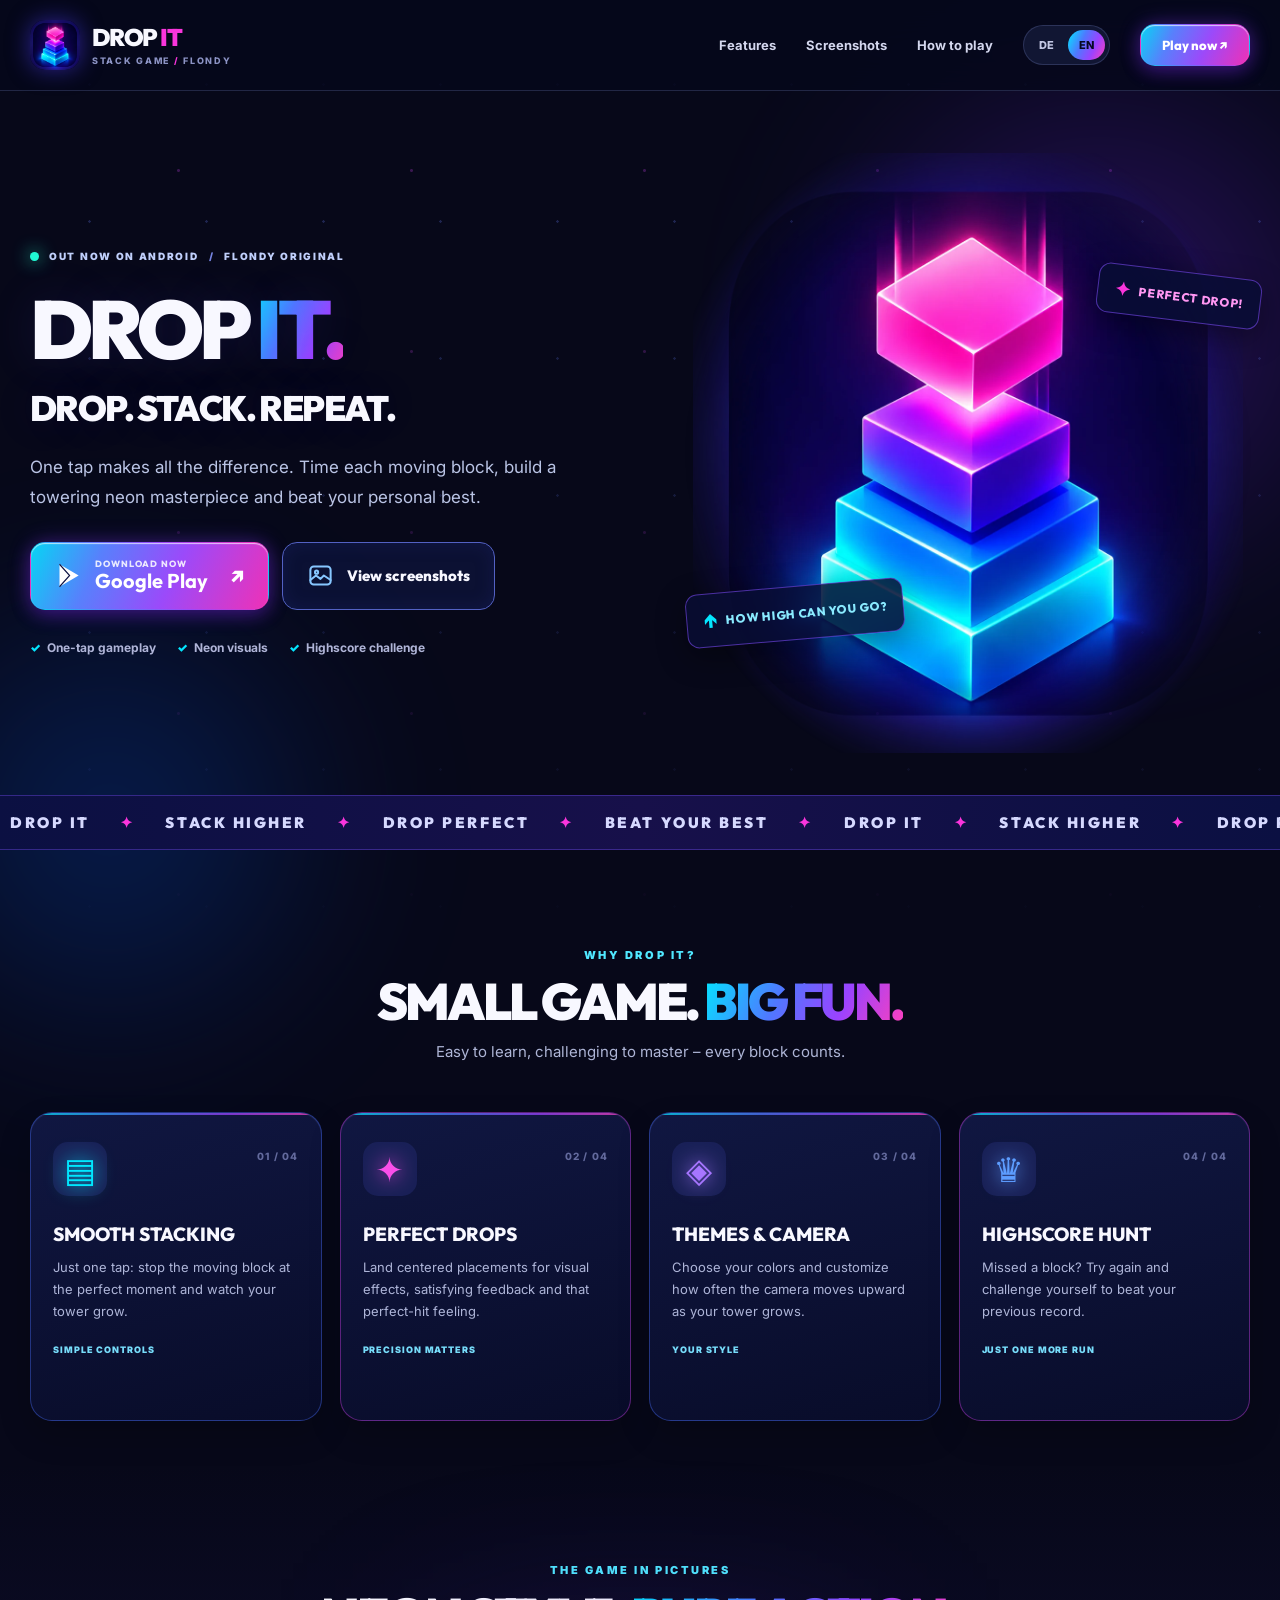
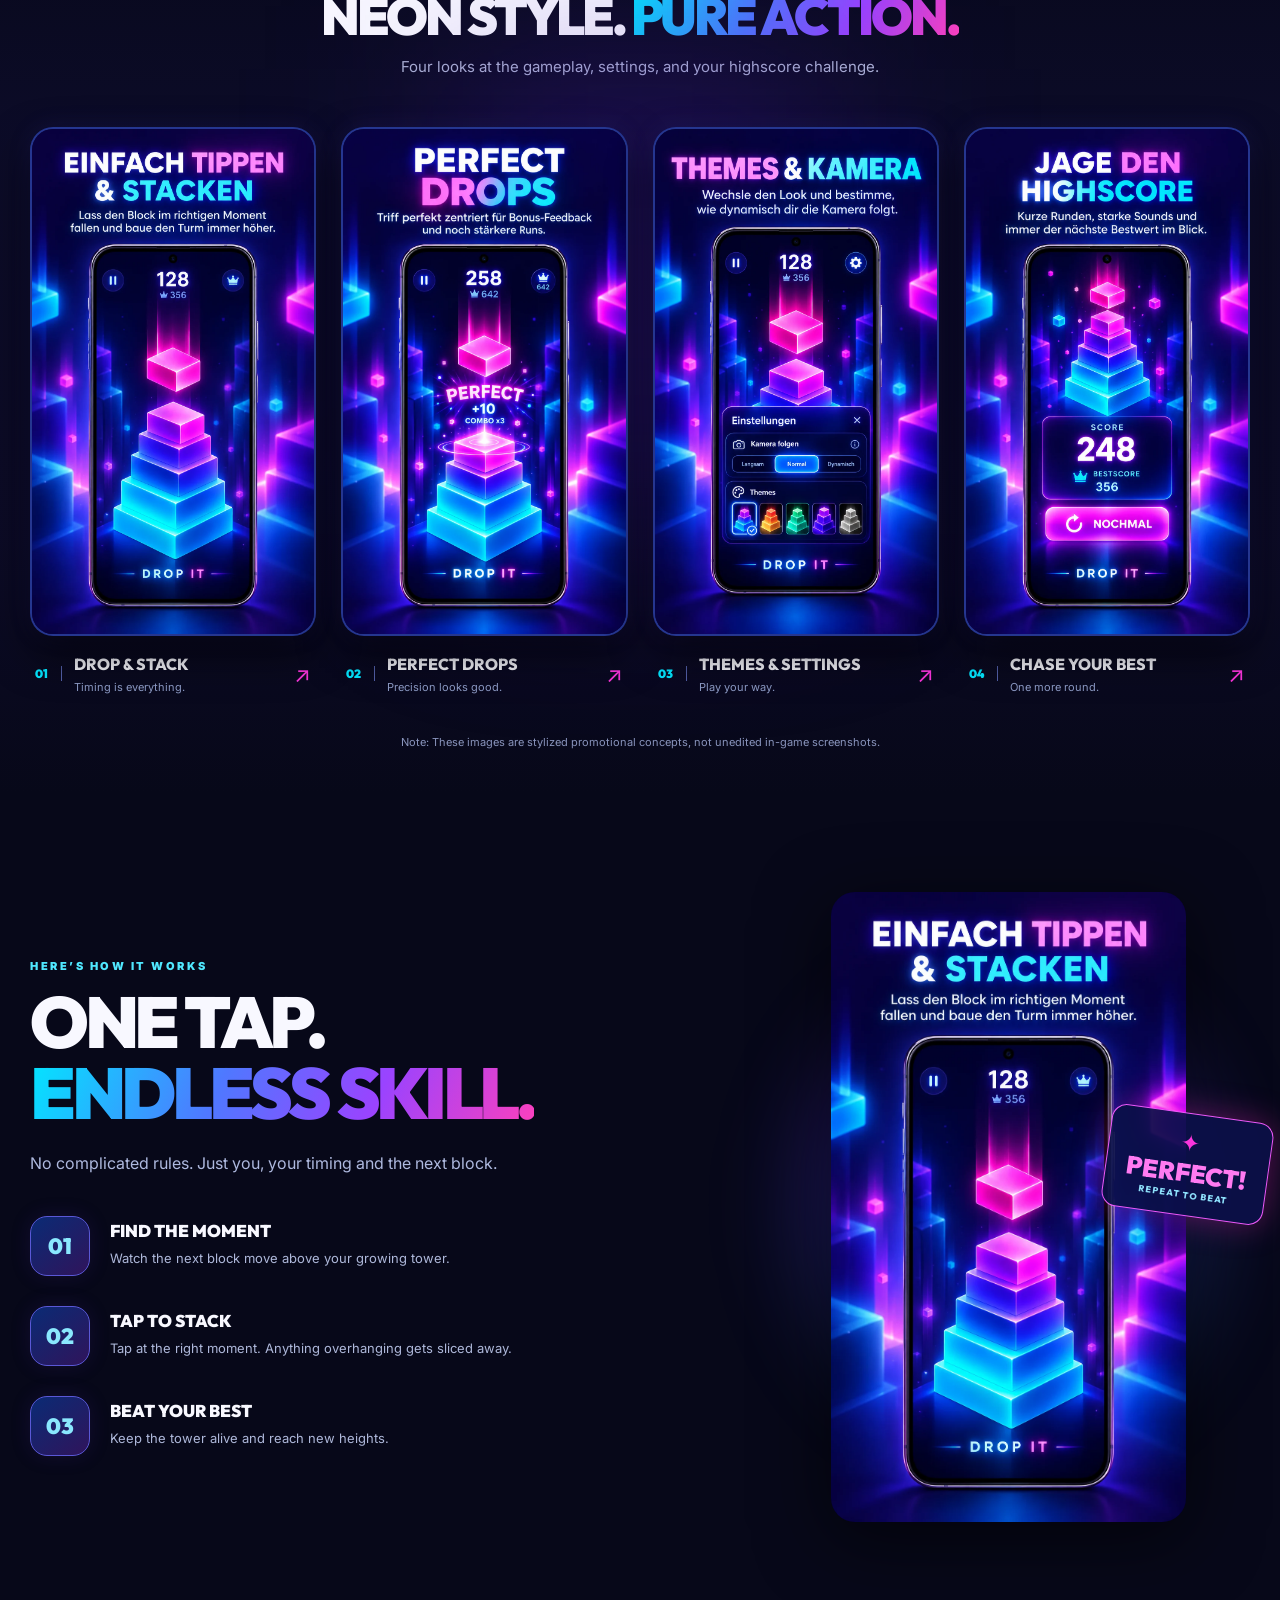
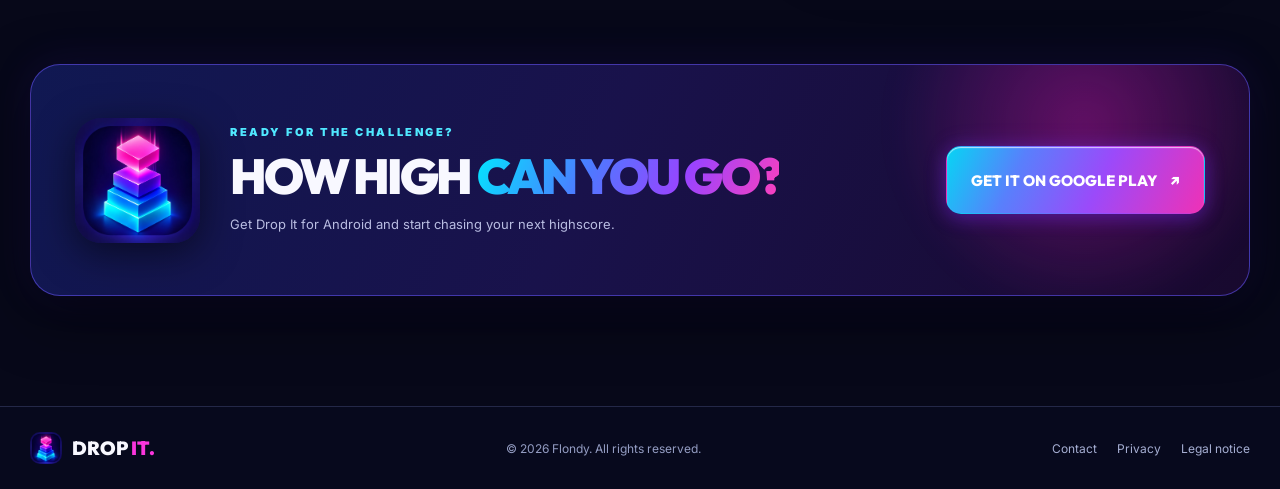
==== commit dc40cff4: "Add files via upload" ====
--- a/index.html
+++ b/index.html
@@ -1,1265 +1,113 @@
-<!DOCTYPE html>
-<html lang="en">
-<head>
-  <meta charset="UTF-8" />
-  <title>Drop It / Stack Game – Official Landing Page</title>
-  <meta name="viewport" content="width=device-width, initial-scale=1" />
-  <meta
-    name="description"
-    content="Drop It / Stack Game – a smooth, addictive stacking game. Drop, align and build the perfect tower on mobile."
-  />
-
-  <!-- Google Font -->
-  <link rel="preconnect" href="https://fonts.googleapis.com" />
-  <link rel="preconnect" href="https://fonts.gstatic.com" crossorigin />
-  <link
-    href="https://fonts.googleapis.com/css2?family=Poppins:wght@300;400;500;600;700&display=swap"
-    rel="stylesheet"
-  />
-
-  <style>
-    :root {
-      --bg-main: #050819;
-      --bg-alt: #070b23;
-      --accent-cyan: #00e5ff;
-      --accent-pink: #ff3b8d;
-      --accent-purple: #7b3fff;
-      --text-main: #ffffff;
-      --text-muted: #b5bdd8;
-      --glass-bg: rgba(10, 14, 40, 0.85);
-      --border-soft: rgba(255, 255, 255, 0.08);
-      --radius-lg: 24px;
-      --shadow-soft: 0 20px 40px rgba(0, 0, 0, 0.55);
-    }
-
-    * {
-      box-sizing: border-box;
-      margin: 0;
-      padding: 0;
-    }
-
-    body {
-      font-family: "Poppins", system-ui, -apple-system, BlinkMacSystemFont,
-        sans-serif;
-      background: radial-gradient(
-        circle at top left,
-        #10163a 0,
-        #050819 40%,
-        #020214 100%
-      );
-      color: var(--text-main);
-      min-height: 100vh;
-      overflow-x: hidden;
-    }
-
-    img {
-      max-width: 100%;
-      display: block;
-    }
-
-    a {
-      color: inherit;
-      text-decoration: none;
-    }
-
-    .page {
-      max-width: 1120px;
-      margin: 0 auto;
-      padding: 24px 16px 64px;
-    }
-
-    header {
-      display: flex;
-      align-items: center;
-      justify-content: space-between;
-      gap: 16px;
-      margin-bottom: 32px;
-    }
-
-    .logo-wrap {
-      display: flex;
-      align-items: center;
-      gap: 12px;
-    }
-
-    .logo-circle {
-      width: 40px;
-      height: 40px;
-      border-radius: 14px;
-      background: conic-gradient(
-        from 200deg,
-        var(--accent-cyan),
-        var(--accent-purple),
-        var(--accent-pink),
-        var(--accent-cyan)
-      );
-      display: flex;
-      align-items: center;
-      justify-content: center;
-      box-shadow: 0 0 24px rgba(0, 229, 255, 0.4);
-      font-weight: 700;
-      font-size: 20px;
-    }
-
-    .logo-text-main {
-      font-weight: 600;
-      letter-spacing: 0.04em;
-      font-size: 15px;
-    }
-
-    .logo-text-sub {
-      font-size: 11px;
-      color: var(--text-muted);
-      text-transform: uppercase;
-      letter-spacing: 0.16em;
-    }
-
-    nav {
-      display: flex;
-      align-items: center;
-      gap: 18px;
-      font-size: 13px;
-      color: var(--text-muted);
-    }
-
-    nav a {
-      position: relative;
-      padding-bottom: 3px;
-      cursor: pointer;
-    }
-
-    nav a::after {
-      content: "";
-      position: absolute;
-      left: 0;
-      bottom: 0;
-      width: 0;
-      height: 2px;
-      border-radius: 999px;
-      background: linear-gradient(
-        90deg,
-        var(--accent-cyan),
-        var(--accent-pink)
-      );
-      transition: width 0.18s ease-out;
-    }
-
-    nav a:hover::after {
-      width: 100%;
-    }
-
-    .lang-toggle {
-      display: inline-flex;
-      align-items: center;
-      gap: 4px;
-      padding: 3px;
-      border-radius: 999px;
-      border: 1px solid var(--border-soft);
-      background: rgba(5, 8, 25, 0.7);
-      font-size: 11px;
-    }
-
-    .lang-btn {
-      border-radius: 999px;
-      padding: 3px 8px;
-      cursor: pointer;
-      border: none;
-      background: transparent;
-      color: var(--text-muted);
-      font-size: 11px;
-    }
-
-    .lang-btn.active {
-      background: linear-gradient(
-        120deg,
-        var(--accent-cyan),
-        var(--accent-purple)
-      );
-      color: #02020b;
-      font-weight: 600;
-    }
-
-    /* HERO */
-
-    .hero {
-      display: grid;
-      grid-template-columns: minmax(0, 1.25fr) minmax(0, 1fr);
-      gap: 32px;
-      align-items: center;
-      margin-bottom: 64px;
-    }
-
-    .hero-left h1 {
-      font-size: clamp(32px, 4vw, 42px);
-      line-height: 1.1;
-      margin-bottom: 12px;
-    }
-
-    .hero-gradient {
-      background: linear-gradient(
-        96deg,
-        var(--accent-cyan),
-        var(--accent-purple),
-        var(--accent-pink)
-      );
-      -webkit-background-clip: text;
-      color: transparent;
-    }
-
-    .hero-subtitle {
-      font-size: 15px;
-      color: var(--text-muted);
-      max-width: 460px;
-      margin-bottom: 20px;
-    }
-
-    .hero-meta {
-      display: flex;
-      flex-wrap: wrap;
-      gap: 12px;
-      margin-bottom: 24px;
-      font-size: 12px;
-      color: var(--text-muted);
-    }
-
-    .hero-meta span {
-      padding: 4px 10px;
-      border-radius: 999px;
-      border: 1px solid var(--border-soft);
-      background: rgba(10, 14, 40, 0.65);
-    }
-
-    .hero-cta-row {
-      display: flex;
-      flex-wrap: wrap;
-      gap: 12px;
-      margin-bottom: 24px;
-    }
-
-    .btn-primary {
-      background: linear-gradient(
-        120deg,
-        var(--accent-cyan),
-        var(--accent-purple)
-      );
-      color: #02020b;
-      border-radius: 999px;
-      padding: 10px 18px;
-      font-size: 14px;
-      font-weight: 600;
-      border: none;
-      cursor: pointer;
-      display: inline-flex;
-      align-items: center;
-      gap: 8px;
-      box-shadow: 0 12px 24px rgba(0, 0, 0, 0.4);
-      transition: transform 0.12s ease-out, box-shadow 0.12s ease-out,
-        filter 0.12s ease-out;
-    }
-
-    .btn-primary span.icon {
-      font-size: 16px;
-    }
-
-    .btn-primary:hover {
-      transform: translateY(-1px);
-      filter: brightness(1.04);
-      box-shadow: 0 18px 32px rgba(0, 0, 0, 0.55);
-    }
-
-    .btn-ghost {
-      border-radius: 999px;
-      padding: 9px 16px;
-      font-size: 13px;
-      font-weight: 500;
-      background: rgba(255, 255, 255, 0.02);
-      border: 1px solid var(--border-soft);
-      color: var(--text-muted);
-      display: inline-flex;
-      align-items: center;
-      gap: 8px;
-      cursor: pointer;
-      transition: background 0.12s ease-out, border-color 0.12s ease-out;
-    }
-
-    .btn-ghost:hover {
-      background: rgba(255, 255, 255, 0.04);
-      border-color: rgba(255, 255, 255, 0.18);
-    }
-
-    .hero-badges {
-      display: flex;
-      flex-wrap: wrap;
-      gap: 12px;
-      align-items: center;
-      font-size: 12px;
-      color: var(--text-muted);
-    }
-
-    .badge-pill {
-      padding: 4px 10px;
-      border-radius: 999px;
-      border: 1px solid var(--border-soft);
-    }
-
-    .rating-pill {
-      display: inline-flex;
-      align-items: center;
-      gap: 6px;
-      padding: 4px 9px;
-      border-radius: 999px;
-      background: rgba(255, 255, 255, 0.03);
-      border: 1px solid var(--border-soft);
-    }
-
-    .rating-pill span.star {
-      color: #ffd65c;
-    }
-
-    .hero-right {
-      display: flex;
-      justify-content: flex-end;
-    }
-
-    .phone-mock {
-      position: relative;
-      width: 250px;
-      max-width: 100%;
-      aspect-ratio: 9 / 19;
-      border-radius: 32px;
-      background: radial-gradient(
-        circle at top,
-        #151b3a 0,
-        #050819 60%,
-        #02020f 100%
-      );
-      box-shadow: var(--shadow-soft);
-      padding: 12px;
-      overflow: hidden;
-    }
-
-    .phone-inner {
-      width: 100%;
-      height: 100%;
-      border-radius: 24px;
-      background: radial-gradient(
-        circle at top,
-        rgba(0, 229, 255, 0.3),
-        rgba(5, 8, 25, 0.9) 40%,
-        rgba(2, 2, 10, 1) 80%
-      );
-      border: 1px solid rgba(255, 255, 255, 0.05);
-      position: relative;
-      overflow: hidden;
-    }
-
-    .phone-stack {
-      position: absolute;
-      inset: 0;
-      display: flex;
-      align-items: center;
-      justify-content: center;
-    }
-
-    .stack-columns {
-      position: relative;
-      width: 70%;
-      height: 70%;
-      display: flex;
-      align-items: flex-end;
-      justify-content: center;
-    }
-
-    .stack-cube {
-      position: absolute;
-      left: 50%;
-      transform: translateX(-50%);
-      width: 70%;
-      height: 10%;
-      border-radius: 6px;
-      background: linear-gradient(
-        135deg,
-        var(--accent-cyan),
-        var(--accent-purple)
-      );
-      box-shadow: 0 6px 16px rgba(0, 0, 0, 0.6);
-    }
-
-    .stack-cube:nth-child(1) {
-      bottom: 0;
-      filter: brightness(0.7);
-    }
-    .stack-cube:nth-child(2) {
-      bottom: 11%;
-      filter: brightness(0.82);
-      transform: translateX(-52%);
-    }
-    .stack-cube:nth-child(3) {
-      bottom: 22%;
-      filter: brightness(0.96);
-      transform: translateX(-48%);
-    }
-    .stack-cube:nth-child(4) {
-      bottom: 33%;
-      filter: brightness(1.1);
-      transform: translateX(-51%);
-    }
-    .stack-cube:nth-child(5) {
-      bottom: 44%;
-      filter: brightness(1.25);
-      transform: translateX(-50%);
-    }
-
-    .floating-tag {
-      position: absolute;
-      bottom: 12%;
-      right: -10px;
-      background: rgba(5, 8, 25, 0.95);
-      border-radius: 999px;
-      padding: 6px 12px;
-      font-size: 11px;
-      display: inline-flex;
-      align-items: center;
-      gap: 6px;
-      border: 1px solid var(--border-soft);
-      color: var(--text-muted);
-    }
-
-    .floating-tag span.dot {
-      width: 8px;
-      height: 8px;
-      border-radius: 999px;
-      background: var(--accent-cyan);
-      box-shadow: 0 0 12px rgba(0, 229, 255, 0.9);
-    }
-
-    /* SECTIONS */
-
-    section {
-      margin-bottom: 56px;
-    }
-
-    .section-label {
-      font-size: 11px;
-      text-transform: uppercase;
-      letter-spacing: 0.16em;
-      color: var(--text-muted);
-      margin-bottom: 6px;
-    }
-
-    .section-title {
-      font-size: 22px;
-      margin-bottom: 18px;
-    }
-
-    .section-grid {
-      display: grid;
-      grid-template-columns: repeat(3, minmax(0, 1fr));
-      gap: 18px;
-    }
-
-    .card {
-      padding: 18px 18px 20px;
-      background: var(--glass-bg);
-      border-radius: var(--radius-lg);
-      border: 1px solid var(--border-soft);
-      box-shadow: 0 10px 24px rgba(0, 0, 0, 0.45);
-    }
-
-    .card h3 {
-      font-size: 16px;
-      margin-bottom: 6px;
-    }
-
-    .card p {
-      font-size: 13px;
-      color: var(--text-muted);
-    }
-
-    .chip-row {
-      display: flex;
-      flex-wrap: wrap;
-      gap: 8px;
-      margin-top: 10px;
-    }
-
-    .chip {
-      font-size: 11px;
-      padding: 3px 8px;
-      border-radius: 999px;
-      background: rgba(255, 255, 255, 0.04);
-      border: 1px solid var(--border-soft);
-      color: var(--text-muted);
-    }
-
-    /* HOW-TO */
-
-    .howto-grid {
-      display: grid;
-      grid-template-columns: minmax(0, 1.2fr) minmax(0, 1fr);
-      gap: 22px;
-      align-items: flex-start;
-    }
-
-    .step-list {
-      list-style: none;
-      display: grid;
-      gap: 10px;
-    }
-
-    .step-item {
-      display: flex;
-      gap: 10px;
-      align-items: flex-start;
-      font-size: 13px;
-      color: var(--text-muted);
-    }
-
-    .step-badge {
-      width: 22px;
-      height: 22px;
-      border-radius: 999px;
-      background: linear-gradient(
-        135deg,
-        var(--accent-cyan),
-        var(--accent-purple)
-      );
-      display: flex;
-      align-items: center;
-      justify-content: center;
-      font-size: 12px;
-      font-weight: 600;
-      color: #02020b;
-      flex-shrink: 0;
-    }
-
-    .howto-card {
-      padding: 16px 16px 18px;
-      border-radius: var(--radius-lg);
-      background: var(--glass-bg);
-      border: 1px solid var(--border-soft);
-      font-size: 13px;
-      color: var(--text-muted);
-    }
-
-    .howto-card strong {
-      color: var(--text-main);
-    }
-
-    /* GALLERY */
-
-    .gallery-grid {
-      display: grid;
-      grid-template-columns: repeat(3, minmax(0, 1fr));
-      gap: 14px;
-    }
-
-    .gallery-item {
-      border-radius: 20px;
-      background: radial-gradient(
-        circle at top,
-        rgba(0, 229, 255, 0.2),
-        rgba(5, 8, 25, 0.95)
-      );
-      border: 1px solid var(--border-soft);
-      aspect-ratio: 9 / 16;
-      position: relative;
-      overflow: hidden;
-      font-size: 11px;
-      color: var(--text-muted);
-      display: flex;
-      align-items: flex-end;
-      justify-content: space-between;
-      padding: 10px 12px;
-    }
-
-    .gallery-item span.badge {
-      background: rgba(5, 8, 25, 0.86);
-      padding: 4px 8px;
-      border-radius: 999px;
-      border: 1px solid var(--border-soft);
-    }
-
-    /* QUOTES */
-
-    .quote-row {
-      display: grid;
-      grid-template-columns: minmax(0, 1.1fr) minmax(0, 1fr);
-      gap: 18px;
-    }
-
-    .quote-card {
-      padding: 18px 18px 20px;
-      border-radius: var(--radius-lg);
-      background: var(--glass-bg);
-      border: 1px solid var(--border-soft);
-      font-size: 13px;
-      color: var(--text-muted);
-    }
-
-    .quote-card strong {
-      color: var(--text-main);
-    }
-
-    .quote-meta {
-      margin-top: 10px;
-      font-size: 11px;
-      color: var(--text-muted);
-    }
-
-    footer {
-      margin-top: 24px;
-      font-size: 11px;
-      color: var(--text-muted);
-      display: flex;
-      flex-wrap: wrap;
-      gap: 8px;
-      justify-content: space-between;
-      border-top: 1px solid rgba(255, 255, 255, 0.04);
-      padding-top: 12px;
-    }
-
-    footer a {
-      color: var(--text-muted);
-      text-decoration: underline;
-      text-decoration-style: dotted;
-      text-underline-offset: 3px;
-    }
-
-    /* RESPONSIVE */
-
-    @media (max-width: 880px) {
-      .hero {
-        grid-template-columns: minmax(0, 1fr);
-      }
-
-      .hero-right {
-        justify-content: flex-start;
-      }
-
-      header {
-        flex-direction: column;
-        align-items: flex-start;
-        gap: 10px;
-      }
-
-      nav {
-        font-size: 12px;
-      }
-
-      .section-grid {
-        grid-template-columns: repeat(2, minmax(0, 1fr));
-      }
-
-      .gallery-grid {
-        grid-template-columns: repeat(2, minmax(0, 1fr));
-      }
-
-      .quote-row,
-      .howto-grid {
-        grid-template-columns: minmax(0, 1fr);
-      }
-    }
-
-    @media (max-width: 640px) {
-      .section-grid {
-        grid-template-columns: minmax(0, 1fr);
-      }
-
-      .gallery-grid {
-        grid-template-columns: minmax(0, 1fr);
-      }
-
-      .page {
-        padding-inline: 14px;
-      }
-
-      nav {
-        flex-wrap: wrap;
-        row-gap: 6px;
-      }
-    }
-  </style>
-</head>
-<body>
-  <div class="page">
-    <!-- HEADER -->
-    <header>
-      <div class="logo-wrap">
-        <div class="logo-circle">D</div>
-        <div>
-          <div class="logo-text-main" data-i18n="logo.title">
-            Drop It / Stack Game
-          </div>
-          <div class="logo-text-sub" data-i18n="logo.subtitle">
-            mobile stack experience
-          </div>
-        </div>
-      </div>
-      <nav>
-        <a href="#features" data-i18n="nav.features">Features</a>
-        <a href="#howto" data-i18n="nav.howto">How to play</a>
-        <a href="#screenshots" data-i18n="nav.screenshots">Screenshots</a>
-        <a href="#download" data-i18n="nav.download">Download</a>
-        <div class="lang-toggle">
-          <button class="lang-btn active" data-lang="en">EN</button>
-          <button class="lang-btn" data-lang="de">DE</button>
-        </div>
-      </nav>
-    </header>
-
-    <!-- HERO -->
-    <section class="hero" id="top">
-      <div class="hero-left">
-        <h1>
-          <span data-i18n="hero.title1">Build the</span>
-          <span class="hero-gradient" data-i18n="hero.title2"
-            >perfect tower.</span
-          >
-        </h1>
-        <p class="hero-subtitle" data-i18n="hero.subtitle">
-          Drop It / Stack Game is a clean, satisfying stacking game about
-          timing, precision and building insanely tall neon towers.
-        </p>
-
-        <div class="hero-meta">
-          <span data-i18n="hero.meta1">Casual • Singleplayer • Offline</span>
-          <span data-i18n="hero.meta2">Android &amp; iOS</span>
-        </div>
-
-        <div class="hero-cta-row" id="download">
-          <!-- Replace # with real store links -->
-          <a
-            class="btn-primary"
-            href="https://play.google.com/store/apps/details?id=dev.flondy.stack"
-            aria-label="Get Drop It / Stack Game on Google Play"
-          >
-            <span class="icon">▶</span>
-            <span data-i18n="hero.ctaPrimary">Get it on Google Play</span>
-          </a>
-          <a
-            class="btn-ghost"
-            href="#"
-            aria-label="Get Drop It / Stack Game on the App Store"
-          >
-            <span></span>
-            <span data-i18n="hero.ctaSecondary">Coming to App Store</span>
-          </a>
-        </div>
-
-        <div class="hero-badges">
-          <span class="rating-pill">
-            <span class="star">★</span>
-            <span data-i18n="hero.rating">4.8 • early access players</span>
-          </span>
-          <span class="badge-pill" data-i18n="hero.badge1"
-            >No internet required</span
-          >
-          <span class="badge-pill" data-i18n="hero.badge2"
-            >Quick sessions • high replayability</span
-          >
-        </div>
-      </div>
-
-      <div class="hero-right">
-        <div class="phone-mock">
-          <div class="phone-inner">
-            <div class="phone-stack">
-              <div class="stack-columns">
-                <div class="stack-cube"></div>
-                <div class="stack-cube"></div>
-                <div class="stack-cube"></div>
-                <div class="stack-cube"></div>
-                <div class="stack-cube"></div>
-              </div>
-            </div>
-            <div class="floating-tag">
-              <span class="dot"></span>
-              <span data-i18n="hero.floatingTag">Perfect drop!</span>
-            </div>
-          </div>
-        </div>
-      </div>
-    </section>
-
-    <!-- FEATURES -->
-    <section id="features">
-      <div class="section-label" data-i18n="features.label">Features</div>
-      <h2 class="section-title" data-i18n="features.title">
-        Satisfying stacking with a premium feel.
-      </h2>
-
-      <div class="section-grid">
-        <div class="card">
-          <h3 data-i18n="features.card1.title">Smooth stacking gameplay</h3>
-          <p data-i18n="features.card1.text">
-            Tap to drop the moving block and align it as precisely as possible.
-            One mistake is fine – too many and the tower collapses.
-          </p>
-          <div class="chip-row">
-            <span class="chip" data-i18n="features.card1.chip1"
-              >One-tap controls</span
-            >
-            <span class="chip" data-i18n="features.card1.chip2"
-              >Fast rounds</span
-            >
-          </div>
-        </div>
-
-        <div class="card">
-          <h3 data-i18n="features.card2.title">Perfect-drop rewards</h3>
-          <p data-i18n="features.card2.text">
-            Land perfectly centered drops to earn bonus points, juicy sound
-            effects and extra satisfying visual feedback.
-          </p>
-          <div class="chip-row">
-            <span class="chip" data-i18n="features.card2.chip1"
-              >Perfect streaks</span
-            >
-            <span class="chip" data-i18n="features.card2.chip2"
-              >Highscore chase</span
-            >
-          </div>
-        </div>
-
-        <div class="card">
-          <h3 data-i18n="features.card3.title">
-            Dynamic camera &amp; demo mode
-          </h3>
-          <p data-i18n="features.card3.text">
-            The camera glides with your tower height and the start menu shows an
-            automatic demo so new players instantly understand the gameplay.
-          </p>
-          <div class="chip-row">
-            <span class="chip" data-i18n="features.card3.chip1"
-              >Cinematic camera</span
-            >
-          </div>
-        </div>
-
-        <div class="card">
-          <h3 data-i18n="features.card4.title">Themes &amp; visuals</h3>
-          <p data-i18n="features.card4.text">
-            Switch between different color themes inspired by neon cities and
-            vaporwave gradients. Tailor the look to your mood.
-          </p>
-          <div class="chip-row">
-            <span class="chip" data-i18n="features.card4.chip1">Neon</span>
-            <span class="chip" data-i18n="features.card4.chip2">Minimal</span>
-          </div>
-        </div>
-
-        <div class="card">
-          <h3 data-i18n="features.card5.title">Optimized for mobile</h3>
-          <p data-i18n="features.card5.text">
-            Designed for quick sessions, low battery usage and smooth
-            performance on a wide range of devices.
-          </p>
-          <div class="chip-row">
-            <span class="chip" data-i18n="features.card5.chip1"
-              >Offline play</span
-            >
-            <span class="chip" data-i18n="features.card5.chip2"
-              >Low file size</span
-            >
-          </div>
-        </div>
-
-        <div class="card">
-          <h3 data-i18n="features.card6.title">Lightweight ads</h3>
-          <p data-i18n="features.card6.text">
-            Banner and interstitial ads are integrated in a non-intrusive way
-            to keep the focus on your perfect drops.
-          </p>
-          <div class="chip-row">
-            <span class="chip" data-i18n="features.card6.chip1"
-              >Play-friendly</span
-            >
-          </div>
-        </div>
-      </div>
-    </section>
-
-    <!-- HOW TO PLAY -->
-    <section id="howto">
-      <div class="section-label" data-i18n="howto.label">How to play</div>
-      <h2 class="section-title" data-i18n="howto.title">
-        Easy to learn. Hard to master.
-      </h2>
-
-      <div class="howto-grid">
-        <div>
-          <ul class="step-list">
-            <li class="step-item">
-              <div class="step-badge">1</div>
-              <div data-i18n="howto.step1">
-                Tap anywhere on the screen to drop the current block on top of
-                the tower.
-              </div>
-            </li>
-            <li class="step-item">
-              <div class="step-badge">2</div>
-              <div data-i18n="howto.step2">
-                Try to align it as close as possible to the block below. Any
-                overhang gets sliced off.
-              </div>
-            </li>
-            <li class="step-item">
-              <div class="step-badge">3</div>
-              <div data-i18n="howto.step3">
-                Keep stacking to push your tower higher. Perfect drops give you
-                bonus points and extra satisfying feedback.
-              </div>
-            </li>
-            <li class="step-item">
-              <div class="step-badge">4</div>
-              <div data-i18n="howto.step4">
-                Miss too far and the remaining block becomes too small – that’s
-                Game Over. Can you beat your highscore?
-              </div>
-            </li>
-          </ul>
-        </div>
-
-        <div class="howto-card">
-          <strong data-i18n="howto.proTipTitle">Pro Tip</strong>
-          <p data-i18n="howto.proTipText">
-            Want a more relaxed or more intense camera? Use the in-game
-            settings to choose if the camera should follow every block or only
-            move up every few stacks.
-          </p>
-          <br />
-          <strong data-i18n="howto.whyTitle">Why players love it</strong>
-          <p data-i18n="howto.whyText">
-            Drop It / Stack Game is perfect for short breaks, winding down
-            before bed or zoning out with a simple but satisfying challenge.
-          </p>
-        </div>
-      </div>
-    </section>
-
-    <!-- SCREENSHOTS / GALLERY -->
-    <section id="screenshots">
-      <div class="section-label" data-i18n="gallery.label">Screenshots</div>
-      <h2 class="section-title" data-i18n="gallery.title">
-        See the tower in action.
-      </h2>
-
-      <div class="gallery-grid">
-        <div class="gallery-item">
-          <span data-i18n="gallery.item1.text">Start menu &amp; demo</span>
-          <span class="badge" data-i18n="gallery.item1.badge">Main menu</span>
-        </div>
-        <div class="gallery-item">
-          <span data-i18n="gallery.item2.text">Perfect drop combo</span>
-          <span class="badge" data-i18n="gallery.item2.badge">Gameplay</span>
-        </div>
-        <div class="gallery-item">
-          <span data-i18n="gallery.item3.text">Game Over &amp; highscore</span>
-          <span class="badge" data-i18n="gallery.item3.badge">Results</span>
-        </div>
-      </div>
-      <!-- TODO: Replace gallery-item divs with real <img> tags/screenshot assets -->
-    </section>
-
-    <!-- QUOTES / SOCIAL PROOF -->
-    <section>
-      <div class="section-label" data-i18n="quotes.label">
-        What players say
-      </div>
-      <h2 class="section-title" data-i18n="quotes.title">
-        A tiny tower of pure focus.
-      </h2>
-
-      <div class="quote-row">
-        <div class="quote-card">
-          <p data-i18n="quotes.quote1.text">
-            “Exactly what I want from a mobile game. One tap, no tutorials, and
-            suddenly I’m chasing the next perfect stack.”
-          </p>
-          <div class="quote-meta">
-            <strong data-i18n="quotes.quote1.name">Early access player</strong
-            ><br />
-            <span data-i18n="quotes.quote1.role">Android user</span>
-          </div>
-        </div>
-        <div class="quote-card">
-          <p data-i18n="quotes.quote2.text">
-            “Love the clean visuals and demo mode in the menu. Looks like a
-            premium game but plays super chill.”
-          </p>
-          <div class="quote-meta">
-            <strong data-i18n="quotes.quote2.name">Beta tester</strong><br />
-            <span data-i18n="quotes.quote2.role">Casual gamer</span>
-          </div>
-        </div>
-      </div>
-    </section>
-
-    <!-- FOOTER -->
-    <footer>
-      <div>
-        © <span id="year"></span>
-        <span data-i18n="footer.gameName">Drop It / Stack Game</span>
-      </div>
-      <div>
-        <a href="mailto:flondy.dev@gmail.com" data-i18n="footer.contact"
-          >Contact</a
-        >
-        ·
-        <a href="#" data-i18n="footer.privacy">Privacy</a>
-        ·
-        <a href="#" data-i18n="footer.imprint">Imprint</a>
-      </div>
-    </footer>
-  </div>
-
-  <script>
-    // Current year
-    document.getElementById("year").textContent =
-      new Date().getFullYear().toString();
-
-    // Simple i18n data
-    const translations = {
-      en: {
-        "logo.title": "Drop It / Stack Game",
-        "logo.subtitle": "mobile stack experience",
-
-        "nav.features": "Features",
-        "nav.howto": "How to play",
-        "nav.screenshots": "Screenshots",
-        "nav.download": "Download",
-
-        "hero.title1": "Build the",
-        "hero.title2": "perfect tower.",
-        "hero.subtitle":
-          "Drop It / Stack Game is a clean, satisfying stacking game about timing, precision and building insanely tall neon towers.",
-        "hero.meta1": "Casual • Singleplayer • Offline",
-        "hero.meta2": "Android & iOS",
-        "hero.ctaPrimary": "Get it on Google Play",
-        "hero.ctaSecondary": "Coming to App Store",
-        "hero.rating": "4.8 • early access players",
-        "hero.badge1": "No internet required",
-        "hero.badge2": "Quick sessions • high replayability",
-        "hero.floatingTag": "Perfect drop!",
-
-        "features.label": "Features",
-        "features.title": "Satisfying stacking with a premium feel.",
-        "features.card1.title": "Smooth stacking gameplay",
-        "features.card1.text":
-          "Tap to drop the moving block and align it as precisely as possible. One mistake is fine – too many and the tower collapses.",
-        "features.card1.chip1": "One-tap controls",
-        "features.card1.chip2": "Fast rounds",
-
-        "features.card2.title": "Perfect-drop rewards",
-        "features.card2.text":
-          "Land perfectly centered drops to earn bonus points, juicy sound effects and extra satisfying visual feedback.",
-        "features.card2.chip1": "Perfect streaks",
-        "features.card2.chip2": "Highscore chase",
-
-        "features.card3.title": "Dynamic camera & demo mode",
-        "features.card3.text":
-          "The camera glides with your tower height and the start menu shows an automatic demo so new players instantly understand the gameplay.",
-        "features.card3.chip1": "Cinematic camera",
-
-        "features.card4.title": "Themes & visuals",
-        "features.card4.text":
-          "Switch between different color themes inspired by neon cities and vaporwave gradients. Tailor the look to your mood.",
-        "features.card4.chip1": "Neon",
-        "features.card4.chip2": "Minimal",
-
-        "features.card5.title": "Optimized for mobile",
-        "features.card5.text":
-          "Designed for quick sessions, low battery usage and smooth performance on a wide range of devices.",
-        "features.card5.chip1": "Offline play",
-        "features.card5.chip2": "Low file size",
-
-        "features.card6.title": "Lightweight ads",
-        "features.card6.text":
-          "Banner and interstitial ads are integrated in a non-intrusive way to keep the focus on your perfect drops.",
-        "features.card6.chip1": "Play-friendly",
-
-        "howto.label": "How to play",
-        "howto.title": "Easy to learn. Hard to master.",
-        "howto.step1":
-          "Tap anywhere on the screen to drop the current block on top of the tower.",
-        "howto.step2":
-          "Try to align it as close as possible to the block below. Any overhang gets sliced off.",
-        "howto.step3":
-          "Keep stacking to push your tower higher. Perfect drops give you bonus points and extra satisfying feedback.",
-        "howto.step4":
-          "Miss too far and the remaining block becomes too small – that’s Game Over. Can you beat your highscore?",
-        "howto.proTipTitle": "Pro Tip",
-        "howto.proTipText":
-          "Want a more relaxed or more intense camera? Use the in-game settings to choose if the camera should follow every block or only move up every few stacks.",
-        "howto.whyTitle": "Why players love it",
-        "howto.whyText":
-          "Drop It / Stack Game is perfect for short breaks, winding down before bed or zoning out with a simple but satisfying challenge.",
-
-        "gallery.label": "Screenshots",
-        "gallery.title": "See the tower in action.",
-        "gallery.item1.text": "Start menu & demo",
-        "gallery.item1.badge": "Main menu",
-        "gallery.item2.text": "Perfect drop combo",
-        "gallery.item2.badge": "Gameplay",
-        "gallery.item3.text": "Game Over & highscore",
-        "gallery.item3.badge": "Results",
-
-        "quotes.label": "What players say",
-        "quotes.title": "A tiny tower of pure focus.",
-        "quotes.quote1.text":
-          "“Exactly what I want from a mobile game. One tap, no tutorials, and suddenly I’m chasing the next perfect stack.”",
-        "quotes.quote1.name": "Early access player",
-        "quotes.quote1.role": "Android user",
-        "quotes.quote2.text":
-          "“Love the clean visuals and demo mode in the menu. Looks like a premium game but plays super chill.”",
-        "quotes.quote2.name": "Beta tester",
-        "quotes.quote2.role": "Casual gamer",
-
-        "footer.gameName": "Drop It / Stack Game",
-        "footer.contact": "Contact",
-        "footer.privacy": "Privacy",
-        "footer.imprint": "Imprint",
-      },
-
-      de: {
-        "logo.title": "Drop It / Stack Game",
-        "logo.subtitle": "mobiles Stacking-Erlebnis",
-
-        "nav.features": "Features",
-        "nav.howto": "So wird gespielt",
-        "nav.screenshots": "Screenshots",
-        "nav.download": "Download",
-
-        "hero.title1": "Baue den",
-        "hero.title2": "perfekten Turm.",
-        "hero.subtitle":
-          "Drop It / Stack Game ist ein sauberes, entspanntes und süchtig machendes Stacking-Spiel rund um Timing, Präzision und hohe Neon-Türme.",
-        "hero.meta1": "Casual • Einzelspieler • Offline",
-        "hero.meta2": "Android & iOS",
-        "hero.ctaPrimary": "Jetzt auf Google Play",
-        "hero.ctaSecondary": "Bald im App Store",
-        "hero.rating": "4,8 • Early-Access-Spieler",
-        "hero.badge1": "Kein Internet nötig",
-        "hero.badge2": "Kurze Sessions • hoher Wiederspielwert",
-        "hero.floatingTag": "Perfekter Drop!",
-
-        "features.label": "Features",
-        "features.title": "Sattes Stacking mit Premium-Feeling.",
-        "features.card1.title": "Flüssiges Stacking-Gameplay",
-        "features.card1.text":
-          "Tippe, um den bewegten Block fallen zu lassen und so genau wie möglich auszurichten. Ein Fehler ist okay – zu viele und der Turm fällt.",
-        "features.card1.chip1": "One-Tap-Steuerung",
-        "features.card1.chip2": "Schnelle Runden",
-
-        "features.card2.title": "Perfect-Drop-Belohnungen",
-        "features.card2.text":
-          "Perfekt zentrierte Drops geben Bonuspunkte, satte Soundeffekte und besonders befriedigendes Feedback.",
-        "features.card2.chip1": "Perfect-Streaks",
-        "features.card2.chip2": "Highscore-Jagd",
-
-        "features.card3.title": "Dynamische Kamera & Demo-Modus",
-        "features.card3.text":
-          "Die Kamera folgt deiner Turmhöhe und das Startmenü zeigt eine automatische Demo, damit neue Spieler das Gameplay sofort verstehen.",
-        "features.card3.chip1": "Cinematische Kamera",
-
-        "features.card4.title": "Themes & Optik",
-        "features.card4.text":
-          "Wechsle zwischen verschiedenen Farb-Themes, inspiriert von Neon-Städten und Vaporwave-Verläufen. Passe den Look deiner Stimmung an.",
-        "features.card4.chip1": "Neon",
-        "features.card4.chip2": "Minimal",
-
-        "features.card5.title": "Für Mobile optimiert",
-        "features.card5.text":
-          "Ausgelegt auf kurze Sessions, geringen Akkuverbrauch und flüssige Performance auf vielen Geräten.",
-        "features.card5.chip1": "Offline spielbar",
-        "features.card5.chip2": "Kleine Dateigröße",
-
-        "features.card6.title": "Dezente Werbung",
-        "features.card6.text":
-          "Banner- und Interstitial-Werbung sind so eingebunden, dass der Fokus auf deinem perfekten Stack bleibt.",
-        "features.card6.chip1": "Spielfreundlich",
-
-        "howto.label": "So wird gespielt",
-        "howto.title": "Einfach zu lernen. Schwer zu meistern.",
-        "howto.step1":
-          "Tippe irgendwo auf den Bildschirm, um den aktuellen Block auf den Turm fallen zu lassen.",
-        "howto.step2":
-          "Richte ihn so genau wie möglich am Block darunter aus. Überstehende Teile werden abgeschnitten.",
-        "howto.step3":
-          "Stapel weiter, um deinen Turm höher zu bauen. Perfekte Drops geben Bonuspunkte und extra Feedback.",
-        "howto.step4":
-          "Verfehlst du zu weit, wird der Block zu klein – Game Over. Schaffst du einen neuen Highscore?",
-        "howto.proTipTitle": "Pro Tipp",
-        "howto.proTipText":
-          "Du willst eine ruhigere oder intensivere Kamera? In den Einstellungen kannst du wählen, ob die Kamera jedem Block oder nur jedem zweiten/dritten folgt.",
-        "howto.whyTitle": "Warum Spieler es lieben",
-        "howto.whyText":
-          "Drop It / Stack Game ist perfekt für kurze Pausen, zum Abschalten am Abend oder zum Fokussieren mit einer einfachen, aber befriedigenden Challenge.",
-
-        "gallery.label": "Screenshots",
-        "gallery.title": "Sieh dir den Turm in Action an.",
-        "gallery.item1.text": "Startmenü & Demo",
-        "gallery.item1.badge": "Hauptmenü",
-        "gallery.item2.text": "Perfect-Drop-Kombo",
-        "gallery.item2.badge": "Gameplay",
-        "gallery.item3.text": "Game Over & Highscore",
-        "gallery.item3.badge": "Ergebnis",
-
-        "quotes.label": "Das sagen Spieler",
-        "quotes.title": "Ein kleiner Turm voller Fokus.",
-        "quotes.quote1.text":
-          "„Genau das, was ich von einem Mobile Game will. Ein Tap, kein Tutorial und plötzlich jage ich den nächsten Perfect-Stack.“",
-        "quotes.quote1.name": "Early-Access-Spieler",
-        "quotes.quote1.role": "Android-Nutzer",
-        "quotes.quote2.text":
-          "„Mag das saubere Design und den Demo-Modus im Menü. Fühlt sich nach einem Premium Game an, spielt sich aber super entspannt.“",
-        "quotes.quote2.name": "Beta-Tester",
-        "quotes.quote2.role": "Casual Gamer",
-
-        "footer.gameName": "Drop It / Stack Game",
-        "footer.contact": "Kontakt",
-        "footer.privacy": "Datenschutz",
-        "footer.imprint": "Impressum",
-      },
-    };
-
-    function setLanguage(lang) {
-      const dict = translations[lang];
-      if (!dict) return;
-
-      // Update html lang attribute
-      document.documentElement.lang = lang === "de" ? "de" : "en";
-
-      // Update text nodes
-      document.querySelectorAll("[data-i18n]").forEach((el) => {
-        const key = el.getAttribute("data-i18n");
-        const value = dict[key];
-        if (value !== undefined) {
-          el.textContent = value;
-        }
-      });
-
-      // Toggle button states
-      document.querySelectorAll(".lang-btn").forEach((btn) => {
-        btn.classList.toggle("active", btn.dataset.lang === lang);
-      });
-    }
-
-    // Language toggle buttons
-    document.querySelectorAll(".lang-btn").forEach((btn) => {
-      btn.addEventListener("click", () => {
-        setLanguage(btn.dataset.lang);
-      });
-    });
-
-    // Initial language: auto from browser (en/de), fallback en
-    const userLang = navigator.language || navigator.userLanguage || "en";
-    if (userLang.toLowerCase().startsWith("de")) {
-      setLanguage("de");
-    } else {
-      setLanguage("en");
-    }
-  </script>
-</body>
-</html>
+<!doctype html>
+<html lang="de">
+<head>
+  <meta charset="utf-8">
+  <meta name="viewport" content="width=device-width, initial-scale=1, viewport-fit=cover">
+  <meta name="theme-color" content="#080923">
+  <meta name="description" id="meta-description" content="Drop It – das farbenfrohe Geschicklichkeitsspiel mit One-Tap-Steuerung. Blöcke stapeln, perfekte Treffer landen und den Highscore knacken.">
+  <meta property="og:type" content="website">
+  <meta property="og:title" content="Drop It – Stack Higher. Drop Perfect.">
+  <meta property="og:description" content="Ein Tap. Perfektes Timing. Wie hoch kommst du?">
+  <meta property="og:image" content="https://flondy.github.io/drop-it-landing-page/assets/images/feature-graphic-1024x500.png">
+  <meta property="og:url" content="https://flondy.github.io/drop-it-landing-page/">
+  <meta name="twitter:card" content="summary_large_image">
+  <title>Drop It – Stack Game | Flondy</title>
+  <link rel="icon" type="image/png" href="assets/images/favicon.png">
+  <link rel="apple-touch-icon" href="assets/images/icon-512.png">
+  <link rel="preconnect" href="https://fonts.googleapis.com">
+  <link rel="preconnect" href="https://fonts.gstatic.com" crossorigin>
+  <link href="https://fonts.googleapis.com/css2?family=Inter:wght@400;500;600;700;800;900&family=Outfit:wght@400;500;600;700;800;900&display=swap" rel="stylesheet">
+  <link rel="stylesheet" href="style.css">
+  <script src="app.js" defer></script>
+</head>
+<body>
+  <a class="skip-link" href="#main" data-i18n="skip">Zum Inhalt springen</a>
+  <div class="ambient ambient-one" aria-hidden="true"></div>
+  <div class="ambient ambient-two" aria-hidden="true"></div>
+  <div class="star-field" aria-hidden="true"></div>
+
+  <header class="site-header" id="top">
+    <div class="container nav-shell">
+      <a class="brand" href="#top" aria-label="Drop It – Home">
+        <img src="assets/images/icon.webp" width="50" height="50" alt="Drop It App Icon">
+        <span><strong>DROP <em>IT</em></strong><small>STACK GAME <span class="brand-separator">/</span> FLONDY</small></span>
+      </a>
+      <button class="menu-toggle" id="menu-toggle" type="button" aria-controls="nav-links" aria-expanded="false" aria-label="Menü öffnen">
+        <span></span><span></span><span></span>
+      </button>
+      <nav class="nav-links" id="nav-links" aria-label="Navigation">
+        <a href="#features" data-i18n="nav.features">Features</a>
+        <a href="#gallery" data-i18n="nav.screenshots">Screenshots</a>
+        <a href="#how-to-play" data-i18n="nav.how">So funktioniert's</a>
+        <div class="language-toggle" role="group" aria-label="Sprache auswählen">
+          <button type="button" data-lang="de" aria-pressed="true">DE</button>
+          <button type="button" data-lang="en" aria-pressed="false">EN</button>
+        </div>
+        <a class="button button-small button-primary nav-cta" href="https://play.google.com/store/apps/details?id=dev.flondy.drop" target="_blank" rel="noopener noreferrer" data-i18n="nav.download">Jetzt spielen <span aria-hidden="true">↗</span></a>
+      </nav>
+    </div>
+  </header>
+
+  <main id="main">
+    <section class="hero container" aria-labelledby="hero-title">
+      <div class="hero-copy reveal">
+        <div class="eyebrow"><span class="live-dot"></span><span data-i18n="hero.eyebrow">JETZT AUF ANDROID</span><span class="eyebrow-divider">/</span><span>FLONDY ORIGINAL</span></div>
+        <h1 id="hero-title">DROP <span class="gradient-text">IT.</span><br><span data-i18n="hero.title">STAPEL. TRIFF. WIEDERHOLE.</span></h1>
+        <p class="hero-lead" data-i18n="hero.description">Ein Tap entscheidet alles. Setze jeden Block im perfekten Moment ab, baue deinen Neon-Turm und knacke deinen eigenen Highscore.</p>
+        <div class="hero-actions">
+          <a class="button button-primary button-large" href="https://play.google.com/store/apps/details?id=dev.flondy.drop" target="_blank" rel="noopener noreferrer">
+            <svg viewBox="0 0 24 24" aria-hidden="true"><path d="m4 2 17 10L4 22V2Z" fill="currentColor"/><path d="m4 2 9 10-9 10" fill="none" stroke="#0c1243" stroke-width="1"/></svg>
+            <span><small data-i18n="hero.storeSmall">JETZT DOWNLOADEN</small><strong>Google Play</strong></span>
+            <span class="arrow">↗</span>
+          </a>
+          <a class="button button-outline button-large" href="#gallery"><svg viewBox="0 0 24 24" aria-hidden="true"><rect x="3" y="4" width="18" height="16" rx="3"/><circle cx="8.5" cy="9" r="1.4"/><path d="m3 16 5-4 4 3 3-3 6 4"/></svg><span data-i18n="hero.gallery">Screenshots ansehen</span></a>
+        </div>
+        <div class="hero-benefits"><span><i aria-hidden="true">✓</i><span data-i18n="hero.benefit1">One-Tap-Gameplay</span></span><span><i aria-hidden="true">✓</i><span data-i18n="hero.benefit2">Neon-Look</span></span><span><i aria-hidden="true">✓</i><span data-i18n="hero.benefit3">Highscore-Challenge</span></span></div>
+      </div>
+      <div class="hero-art reveal" aria-label="Drop It Neon-Turm Illustration">
+        <div class="hero-halo"></div>
+        <img class="hero-icon" src="assets/images/icon.webp" alt="Leuchtende magentafarbene, violette und cyanblaue Stapelblöcke" width="600" height="600">
+        <div class="hero-floating floating-top"><span class="mini-spark">✦</span><span data-i18n="hero.float1">PERFECT DROP!</span></div>
+        <div class="hero-floating floating-bottom"><span class="mini-up">↑</span><span data-i18n="hero.float2">HOW HIGH CAN YOU GO?</span></div>
+      </div>
+    </section>
+
+    <div class="ticker" aria-hidden="true"><div class="ticker-content"><span>DROP IT</span><b>✦</b><span>STACK HIGHER</span><b>✦</b><span>DROP PERFECT</span><b>✦</b><span>BEAT YOUR BEST</span><b>✦</b><span>DROP IT</span><b>✦</b><span>STACK HIGHER</span><b>✦</b><span>DROP PERFECT</span><b>✦</b><span>BEAT YOUR BEST</span><b>✦</b></div></div>
+
+    <section class="section container" id="features" aria-labelledby="features-title">
+      <div class="section-heading reveal"><div class="section-kicker" data-i18n="features.kicker">WARUM DROP IT?</div><h2 id="features-title"><span data-i18n="features.titleA">KLEINES SPIEL.</span> <span class="gradient-text" data-i18n="features.titleB">GROSSER SPASS.</span></h2><p data-i18n="features.subtitle">Schnell verstanden, schwer gemeistert – jeder neue Block zählt.</p></div>
+      <div class="feature-grid">
+        <article class="feature-card reveal"><div class="feature-icon cyan">▤</div><div class="feature-index">01 / 04</div><h3 data-i18n="features.f1title">SMOOTH STACKING</h3><p data-i18n="features.f1desc">Nur ein Fingertipp: Stoppe den beweglichen Block im richtigen Augenblick und lass deinen Turm wachsen.</p><span class="feature-tag" data-i18n="features.f1tag">EINFACHE STEUERUNG</span></article>
+        <article class="feature-card reveal"><div class="feature-icon pink">✦</div><div class="feature-index">02 / 04</div><h3 data-i18n="features.f2title">PERFECT DROPS</h3><p data-i18n="features.f2desc">Triff die Mitte für perfekte Platzierungen, Partikeleffekte und dieses besondere Erfolgsgefühl.</p><span class="feature-tag" data-i18n="features.f2tag">PRÄZISION ZÄHLT</span></article>
+        <article class="feature-card reveal"><div class="feature-icon purple">◈</div><div class="feature-index">03 / 04</div><h3 data-i18n="features.f3title">THEMES & KAMERA</h3><p data-i18n="features.f3desc">Wähle deinen Farblook und entscheide, wie oft die Kamera beim Stapeln mit nach oben fährt.</p><span class="feature-tag" data-i18n="features.f3tag">DEIN STIL</span></article>
+        <article class="feature-card reveal"><div class="feature-icon blue">♛</div><div class="feature-index">04 / 04</div><h3 data-i18n="features.f4title">HIGHSCORE HUNT</h3><p data-i18n="features.f4desc">Ein Fehlversuch? Starte neu und versuche, deinen bisherigen Rekord zu schlagen.</p><span class="feature-tag" data-i18n="features.f4tag">IMMER EINE RUNDE MEHR</span></article>
+      </div>
+    </section>
+
+    <section class="section gallery-section" id="gallery" aria-labelledby="gallery-title">
+      <div class="container">
+        <div class="section-heading reveal"><div class="section-kicker" data-i18n="gallery.kicker">DAS SPIEL IN BILDERN</div><h2 id="gallery-title"><span data-i18n="gallery.titleA">NEON-STYLE.</span> <span class="gradient-text" data-i18n="gallery.titleB">PURE ACTION.</span></h2><p data-i18n="gallery.subtitle">Vier Einblicke in das Spielprinzip, die Einstellungen und deine Highscore-Jagd.</p></div>
+        <div class="screenshot-grid">
+          <button class="screenshot-card reveal" type="button" data-image="assets/originals/screenshot-gameplay.png" data-caption="gallery.c1" aria-label="Gameplay-Bild groß anzeigen"><div class="screenshot-frame"><img src="assets/images/screenshot-gameplay.webp" loading="lazy" width="941" height="1672" alt="Gestaltete Gameplay-Vorschau: Blöcke zum Turm stapeln"></div><div class="screenshot-info"><span class="screenshot-number">01</span><div><strong data-i18n="gallery.c1">DROP & STACK</strong><small data-i18n="gallery.s1">Der perfekte Moment zählt.</small></div><span class="screenshot-arrow">↗</span></div></button>
+          <button class="screenshot-card reveal" type="button" data-image="assets/originals/screenshot-perfect.png" data-caption="gallery.c2" aria-label="Perfect-Drops-Bild groß anzeigen"><div class="screenshot-frame"><img src="assets/images/screenshot-perfect.webp" loading="lazy" width="941" height="1672" alt="Gestaltete Spielvorschau: PERFECT Drop mit Neon-Partikeln"></div><div class="screenshot-info"><span class="screenshot-number">02</span><div><strong data-i18n="gallery.c2">PERFECT DROPS</strong><small data-i18n="gallery.s2">Präzision sieht gut aus.</small></div><span class="screenshot-arrow">↗</span></div></button>
+          <button class="screenshot-card reveal" type="button" data-image="assets/originals/screenshot-themes.png" data-caption="gallery.c3" aria-label="Theme-Bild groß anzeigen"><div class="screenshot-frame"><img src="assets/images/screenshot-themes.webp" loading="lazy" width="941" height="1672" alt="Gestaltete Vorschau der Themes und Kameraeinstellungen"></div><div class="screenshot-info"><span class="screenshot-number">03</span><div><strong data-i18n="gallery.c3">THEMES & SETTINGS</strong><small data-i18n="gallery.s3">Spiele auf deine Weise.</small></div><span class="screenshot-arrow">↗</span></div></button>
+          <button class="screenshot-card reveal" type="button" data-image="assets/originals/screenshot-highscore.png" data-caption="gallery.c4" aria-label="Highscore-Bild groß anzeigen"><div class="screenshot-frame"><img src="assets/images/screenshot-highscore.webp" loading="lazy" width="941" height="1672" alt="Gestaltete Spielvorschau: Highscore und Replay"></div><div class="screenshot-info"><span class="screenshot-number">04</span><div><strong data-i18n="gallery.c4">CHASE YOUR BEST</strong><small data-i18n="gallery.s4">Ein Versuch geht noch.</small></div><span class="screenshot-arrow">↗</span></div></button>
+        </div>
+        <p class="gallery-disclaimer" data-i18n="gallery.note">Hinweis: Die dargestellten Bilder sind gestaltete Werbevisualisierungen und keine unveränderten Ingame-Screenshots.</p>
+      </div>
+    </section>
+
+    <section class="section container" id="how-to-play" aria-labelledby="how-title">
+      <div class="how-grid">
+        <div class="how-copy reveal"><div class="section-kicker" data-i18n="how.kicker">SO EINFACH GEHT'S</div><h2 id="how-title"><span data-i18n="how.titleA">ONE TAP.</span><br><span class="gradient-text" data-i18n="how.titleB">ENDLESS SKILL.</span></h2><p class="how-intro" data-i18n="how.intro">Keine komplizierten Regeln. Nur du, deine Reaktion und der nächste Block.</p><div class="steps"><div class="step"><div class="step-count">01</div><div><strong data-i18n="how.oneTitle">TIMING FINDEN</strong><p data-i18n="how.oneBody">Beobachte, wie sich der neue Block über dem Turm bewegt.</p></div></div><div class="step"><div class="step-count">02</div><div><strong data-i18n="how.twoTitle">TIPPEN & STAPELN</strong><p data-i18n="how.twoBody">Tippe im richtigen Moment. Was übersteht, wird abgeschnitten.</p></div></div><div class="step"><div class="step-count">03</div><div><strong data-i18n="how.threeTitle">REKORD BRECHEN</strong><p data-i18n="how.threeBody">Halte deinen Turm am Leben und erreiche neue Höhen.</p></div></div></div></div>
+        <div class="how-visual reveal"><div class="how-visual-glow"></div><img src="assets/images/screenshot-gameplay.webp" loading="lazy" width="941" height="1672" alt="Gameplay-Illustration von Drop It"><div class="how-sticker"><span>✦</span><strong>PERFECT!</strong><small data-i18n="how.sticker">REPEAT TO BEAT</small></div></div>
+      </div>
+    </section>
+
+    <section class="container section download-section" id="download"><div class="download-card reveal"><div class="download-glow"></div><div class="download-icon"><img src="assets/images/icon.webp" width="128" height="128" alt="Drop It Icon"></div><div class="download-copy"><div class="section-kicker" data-i18n="cta.kicker">BEREIT FÜR DIE CHALLENGE?</div><h2><span data-i18n="cta.titleA">WIE HOCH</span> <span class="gradient-text" data-i18n="cta.titleB">KOMMST DU?</span></h2><p data-i18n="cta.text">Hol dir Drop It für Android und starte deine nächste Highscore-Runde.</p></div><a class="button button-primary button-large" href="https://play.google.com/store/apps/details?id=dev.flondy.drop" target="_blank" rel="noopener noreferrer"><span data-i18n="cta.button">JETZT AUF GOOGLE PLAY</span><span>↗</span></a></div></section>
+  </main>
+  <footer class="footer"><div class="container footer-inner"><a class="footer-brand" href="#top"><img src="assets/images/favicon.png" alt="" width="32" height="32"><span>DROP <em>IT.</em></span></a><span class="copyright">© <span id="year"></span> Flondy. <span data-i18n="footer.rights">Alle Rechte vorbehalten.</span></span><nav aria-label="Rechtliches und Kontakt"><a href="mailto:flondy.dev@gmail.com" data-i18n="footer.contact">Kontakt</a><a href="privacy.html" data-i18n="footer.privacy">Datenschutz</a><a href="imprint.html" data-i18n="footer.imprint">Impressum</a></nav></div></footer>
+
+  <div class="lightbox" id="lightbox" role="dialog" aria-modal="true" aria-label="Bildvorschau" hidden><button class="lightbox-close" id="lightbox-close" type="button" aria-label="Schließen">✕</button><button class="lightbox-direction lightbox-prev" id="lightbox-prev" type="button" aria-label="Vorheriges Bild">‹</button><figure><img id="lightbox-image" alt=""><figcaption id="lightbox-caption"></figcaption></figure><button class="lightbox-direction lightbox-next" id="lightbox-next" type="button" aria-label="Nächstes Bild">›</button></div>
+</body>
+</html>
--- a/style.css
+++ b/style.css
@@ -0,0 +1,14 @@
+:root{--bg:#070819;--bg2:#0b0d2a;--panel:#0e1234;--txt:#f8f8ff;--muted:#a3add4;--line:rgba(160,177,255,.19);--cyan:#04e6ff;--blue:#3b76ff;--purple:#8441ff;--pink:#fa35dc;--radius:22px;--gradient:linear-gradient(115deg,#00e9ff 0%,#4f78ff 38%,#9a43ff 68%,#ff40bb 100%)}
+*{box-sizing:border-box}html{scroll-behavior:smooth;scroll-padding-top:100px}body{margin:0;min-width:320px;background:var(--bg);color:var(--txt);font-family:'Inter',system-ui,sans-serif;-webkit-font-smoothing:antialiased}body.modal-open{overflow:hidden}button,a{-webkit-tap-highlight-color:transparent}a{color:inherit;text-decoration:none}button{font:inherit}button:focus-visible,a:focus-visible{outline:3px solid var(--cyan);outline-offset:4px}img{max-width:100%;display:block}.container{width:min(1220px,calc(100% - 52px));margin-inline:auto}.skip-link{position:fixed;z-index:9999;left:16px;top:-100px;background:white;color:#080819;padding:12px;border-radius:8px}.skip-link:focus{top:16px}.ambient{position:absolute;pointer-events:none;z-index:-1;filter:blur(80px);opacity:.45}.ambient-one{width:600px;height:650px;background:radial-gradient(circle,#6021cd 0,transparent 70%);right:-120px;top:0}.ambient-two{width:540px;height:540px;background:radial-gradient(circle,#0641a9 0,transparent 70%);left:-160px;top:550px}.star-field{position:absolute;pointer-events:none;z-index:-1;inset:0 0 auto;height:970px;opacity:.3;background-image:radial-gradient(circle,#6981ff 1px,transparent 1.5px),radial-gradient(circle,#d448fa 1px,transparent 2px);background-size:117px 137px,233px 181px;background-position:31px 16px,62px 80px;mask-image:linear-gradient(#000,transparent)}
+.site-header{position:sticky;top:0;z-index:100;background:rgba(6,8,27,.82);border-bottom:1px solid var(--line);backdrop-filter:blur(22px);-webkit-backdrop-filter:blur(22px)}.nav-shell{height:90px;display:flex;align-items:center;justify-content:space-between;gap:22px}.brand{display:flex;align-items:center;gap:12px;flex-shrink:0}.brand img{width:50px;height:50px;border-radius:15px;box-shadow:0 0 22px rgba(76,57,249,.5)}.brand span{display:flex;flex-direction:column}.brand strong{font:900 24px/1 'Outfit',sans-serif;letter-spacing:-.05em}.brand strong em,.footer-brand em{font-style:normal;color:var(--pink)}.brand small{font-size:9px;font-weight:800;letter-spacing:.19em;color:#8c93c4;margin-top:6px}.brand-separator{color:var(--pink);display:inline!important}.nav-links{display:flex;align-items:center;gap:30px}.nav-links>a:not(.button){font-size:13px;font-weight:700;color:#d4d7ee;transition:color .2s}.nav-links>a:not(.button):hover{color:var(--cyan)}.language-toggle{display:flex;padding:4px;border:1px solid var(--line);background:#111633;border-radius:100px;gap:3px}.language-toggle button{cursor:pointer;border:0;border-radius:30px;background:transparent;color:#c4c8e5;font-size:11px;font-weight:800;padding:8px 11px;transition:background .2s,color .2s}.language-toggle button.active{background:var(--gradient);color:#060823}.menu-toggle{display:none}.button{display:inline-flex;align-items:center;justify-content:center;gap:13px;border:1px solid transparent;border-radius:15px;font-family:'Outfit',sans-serif;font-weight:800;white-space:nowrap;cursor:pointer;transition:transform .23s ease,box-shadow .23s ease,background .23s ease;position:relative}.button:hover{transform:translateY(-3px)}.button-primary{background:linear-gradient(115deg,#06d5f4 0%,#5880fc 28%,#9b4afa 59%,#ef31b6 100%);color:#fff;box-shadow:0 6px 18px #5411b066,0 0 21px rgba(137,66,255,.32),inset 0 1px 1px #ffffffaa}.button-primary:hover{box-shadow:0 10px 34px #7413d977,0 0 28px rgba(137,66,255,.55)}.button-small{padding:12px 21px;font-size:13px}.button-large{min-height:68px;padding:14px 24px;font-size:15px}.button-large svg{width:27px;height:27px;flex-shrink:0}.button-large svg:not(:first-child){fill:none;stroke:currentColor}.button-large:has(.arrow) span:nth-child(2){display:flex;flex-direction:column;align-items:flex-start;line-height:1.15}.button-large small{font-size:9px;letter-spacing:.1em;opacity:.85}.button-large strong{font-size:20px}.arrow{padding-left:9px;font-size:22px}.button-outline{border-color:#5361c3;color:#f7f7ff;background:rgba(15,24,68,.62);box-shadow:inset 0 0 18px #252a8440}.button-outline:hover{border-color:#0fe5f7;background:rgba(15,24,68,.9)}.button-outline svg{fill:none;stroke:#87c7ff;stroke-width:1.8;stroke-linecap:round;stroke-linejoin:round}
+.hero{min-height:665px;padding-top:94px;padding-bottom:75px;display:grid;grid-template-columns:1.1fr 1fr;gap:35px;align-items:center}.hero-copy{position:relative;z-index:2}.eyebrow{font-size:10px;font-weight:900;letter-spacing:.17em;color:#c0cffb;display:flex;align-items:center;gap:10px;margin-bottom:28px}.live-dot{width:9px;height:9px;border-radius:50%;background:#20f9d3;box-shadow:0 0 17px #20f9d3}.eyebrow-divider{color:#7785e3}.hero h1,.section-heading h2,.how-copy h2,.download-card h2{font-family:'Outfit',sans-serif;letter-spacing:-.06em;font-weight:900}.hero h1{font-size:clamp(50px,6.4vw,95px);line-height:.95;margin:0 0 26px;text-shadow:0 0 48px #6b56fd20}.hero h1 [data-i18n="hero.title"]{display:block;margin-top:24px;font-size:clamp(24px,2.75vw,38px);letter-spacing:-.045em;white-space:nowrap}.gradient-text{background:var(--gradient);background-clip:text;-webkit-background-clip:text;-webkit-text-fill-color:transparent}.hero-lead{font-size:17px;line-height:1.8;color:#bac4e5;max-width:590px;margin:0 0 29px}.hero-actions{display:flex;flex-wrap:wrap;gap:13px}.hero-benefits{display:flex;flex-wrap:wrap;gap:21px;margin-top:30px;font-size:12px;font-weight:700;color:#b0b5d8}.hero-benefits>span{display:flex;align-items:center;gap:6px}.hero-benefits i{font-style:normal;color:var(--cyan);font-weight:900}.hero-art{height:535px;position:relative;display:flex;align-items:center;justify-content:center;isolation:isolate}.hero-halo{position:absolute;inset:5%;background:radial-gradient(ellipse,#4e21b450,#2f26a520 52%,transparent 70%);filter:blur(26px)}.hero-icon{width:min(550px,100%);border-radius:23%;filter:drop-shadow(0 0 45px #6b2cff88);animation:hover-up 6s ease-in-out infinite;position:relative;z-index:1;mask-image:radial-gradient(ellipse at center,#000 53%,transparent 78%)}.hero-floating{position:absolute;z-index:2;display:flex;align-items:center;gap:8px;padding:12px 16px;border:1px solid #804dfa90;background:#090e34d9;border-radius:12px;box-shadow:0 9px 30px #0006;font:800 12px 'Outfit',sans-serif;letter-spacing:.06em}.floating-top{top:16%;right:-2%;transform:rotate(7deg);color:#ff96f2}.floating-bottom{bottom:15%;left:0;transform:rotate(-5deg);color:#89eaff}.mini-spark{font-size:19px;color:var(--pink)}.mini-up{font-size:22px;color:var(--cyan)}@keyframes hover-up{50%{transform:translateY(-15px)}}
+.ticker{border-block:1px solid #6343d478;background:linear-gradient(90deg,#0b1042,#17104a,#0b1042);overflow:hidden}.ticker-content{display:flex;align-items:center;justify-content:space-around;gap:30px;min-width:max-content;padding:17px 10px;animation:slide-ticker 32s linear infinite;font:900 15px 'Outfit',sans-serif;letter-spacing:.17em;color:#d6d9ff}.ticker b{color:var(--pink)}@keyframes slide-ticker{to{transform:translateX(-25%)}}.section{padding-top:98px;padding-bottom:44px}.section-heading{text-align:center;margin:0 auto 47px;max-width:820px}.section-kicker{font-size:11px;letter-spacing:.23em;color:#50e8ff;font-weight:900;margin-bottom:13px}.section-heading h2{font-size:clamp(36px,4vw,55px);margin:0 0 10px;line-height:1.05}.section-heading p{font-size:15px;color:#aeb5d6;line-height:1.75;margin:0}.feature-grid{display:grid;grid-template-columns:repeat(4,minmax(0,1fr));gap:18px}.feature-card{min-height:309px;position:relative;overflow:hidden;padding:29px 22px 22px;border:1px solid rgba(71,105,244,.42);border-radius:var(--radius);background:linear-gradient(165deg,#111844f2,#090d2bed);box-shadow:0 14px 32px #0003, inset 0 1px #ffffff13}.feature-card:before{content:"";position:absolute;top:0;left:0;right:0;height:2px;background:var(--gradient);opacity:.74}.feature-card:nth-child(2),.feature-card:nth-child(4){border-color:rgba(220,65,245,.39)}.feature-card:hover{transform:translateY(-5px);box-shadow:0 20px 42px #0006,0 0 30px #623eff22}.feature-card{transition:transform .24s,box-shadow .24s}.feature-icon{height:54px;width:54px;display:grid;place-items:center;font-size:34px;border-radius:15px;margin-bottom:26px;background:rgba(33,41,104,.6)}.feature-icon.cyan{color:#00e8ff;text-shadow:0 0 20px #00e8ff}.feature-icon.pink{color:#fa4fe9;text-shadow:0 0 20px #fa4fe9}.feature-icon.purple{color:#a776ff;text-shadow:0 0 20px #a776ff}.feature-icon.blue{color:#5d9dff;text-shadow:0 0 20px #5d9dff}.feature-index{position:absolute;right:22px;top:37px;color:#636a9d;font-size:10px;font-weight:800;letter-spacing:.12em}.feature-card h3{font:800 19px 'Outfit',sans-serif;margin:0 0 10px}.feature-card p{font-size:13px;line-height:1.7;color:#aeb5d8;margin:0}.feature-tag{display:inline-flex;margin-top:22px;color:#77dcfa;font-size:9px;font-weight:900;letter-spacing:.1em}
+.gallery-section{background:linear-gradient(180deg,transparent,#15124455 28%,#19124844 73%,transparent);position:relative}.gallery-section:before{content:"";pointer-events:none;position:absolute;left:35%;top:22%;width:30%;height:50%;background:#4819b153;filter:blur(95px)}.screenshot-grid{position:relative;display:grid;grid-template-columns:repeat(4,minmax(0,1fr));gap:25px}.screenshot-card{border:0;background:transparent;padding:0;cursor:pointer;text-align:left;color:inherit;min-width:0}.screenshot-frame{aspect-ratio:941/1672;overflow:hidden;position:relative;border:2px solid #334fc79a;background:#12133e;border-radius:23px;box-shadow:0 18px 42px #0009,0 0 23px #4a3dea24;transition:transform .25s,border-color .25s,box-shadow .25s}.screenshot-card:hover .screenshot-frame{transform:translateY(-8px);border-color:#d649ef;box-shadow:0 22px 48px #0009,0 0 30px #aa3dd63d}.screenshot-frame img{height:100%;width:100%;object-fit:cover}.screenshot-info{display:flex;align-items:center;gap:12px;padding:18px 5px}.screenshot-number{font:900 12px 'Outfit',sans-serif;color:var(--cyan);border-right:1px solid #5360a9;padding-right:13px}.screenshot-info div{display:flex;flex-direction:column;gap:6px;flex:1}.screenshot-info strong{font:800 16px 'Outfit',sans-serif}.screenshot-info small{font-size:11px;color:#8e9cc7}.screenshot-arrow{font-size:22px;color:var(--pink)}.gallery-disclaimer{text-align:center;font-size:11px;line-height:1.5;color:#8994bc;margin:22px 0 0}
+.how-grid{display:grid;grid-template-columns:1fr .8fr;gap:11%;align-items:center}.how-copy h2{font-size:clamp(45px,5.6vw,80px);line-height:1; margin:0 0 20px}.how-intro{font-size:16px;line-height:1.8;color:#aeb9df;margin:0 0 38px;max-width:510px}.steps{display:grid;gap:30px}.step{display:flex;gap:20px;align-items:flex-start}.step-count{min-width:60px;height:60px;display:grid;place-items:center;border-radius:17px;background:linear-gradient(140deg,#0a2b75,#30145b);border:1px solid #5a58d6;color:#8ae8fe;font:900 22px 'Outfit',sans-serif;box-shadow:0 0 20px #502ca62b}.step strong{display:block;font:900 17px 'Outfit',sans-serif;margin:4px 0 6px}.step p{color:#aeb8da;font-size:13px;line-height:1.7;margin:0;max-width:420px}.how-visual{height:630px;position:relative;display:flex;justify-content:center;align-items:center}.how-visual-glow{position:absolute;inset:15% 8%;filter:blur(45px);background:linear-gradient(160deg,#691dfb66,#07a7ff34);border-radius:50%}.how-visual>img{z-index:1;height:100%;width:auto;max-width:90%;object-fit:contain;border-radius:24px;filter:drop-shadow(0 16px 36px #0009)}.how-sticker{position:absolute;z-index:2;right:-4%;top:35%;transform:rotate(8deg);background:#0c1049e9;padding:15px 20px;border:1px solid #ed58f9;box-shadow:0 0 33px #f026b15c;border-radius:15px;display:flex;flex-direction:column;align-items:center}.how-sticker>span{font-size:23px;color:var(--pink)}.how-sticker strong{font:900 25px 'Outfit',sans-serif;color:#ff7af1}.how-sticker small{font:800 9px 'Outfit',sans-serif;color:#8ddffa;letter-spacing:.1em}
+.download-section{padding-bottom:110px}.download-card{overflow:hidden;isolation:isolate;position:relative;border-radius:30px;background:linear-gradient(115deg,#101852,#19124b 46%,#18092e);border:1px solid #5d4ce3a1;box-shadow:0 18px 60px #0008,0 0 40px #5122f124;min-height:232px;padding:34px 44px;display:flex;gap:30px;align-items:center}.download-glow{position:absolute;z-index:-1;right:-30px;top:-130px;width:390px;height:380px;background:radial-gradient(circle,#fb17c155,transparent 70%);filter:blur(14px)}.download-icon img{width:125px;height:125px;border-radius:26px;box-shadow:0 10px 38px #0008;max-width:none}.download-copy{flex:1}.download-card h2{font-size:clamp(30px,3.9vw,49px);line-height:1.02;margin:0 0 12px}.download-card p{color:#b9bde2;max-width:400px;font-size:13px;line-height:1.6;margin:0}.footer{border-top:1px solid var(--line);background:#07091d;padding:25px 0}.footer-inner{display:flex;align-items:center;justify-content:space-between;gap:20px;flex-wrap:wrap}.footer-brand{display:flex;align-items:center;gap:10px;font:900 19px 'Outfit',sans-serif}.footer-brand img{border-radius:10px}.copyright{font-size:12px;color:#949dc3}.footer nav{display:flex;gap:20px;flex-wrap:wrap}.footer nav a{font-size:12px;color:#a6afd3}.footer nav a:hover{color:var(--cyan)}
+.lightbox[hidden]{display:none}.lightbox{position:fixed;inset:0;z-index:1000;background:rgba(3,4,16,.96);display:flex;align-items:center;justify-content:center;gap:30px;padding:30px}.lightbox figure{margin:0;height:min(88vh,820px);display:flex;flex-direction:column;align-items:center;justify-content:center;gap:13px;min-width:0}.lightbox img{max-height:calc(100% - 26px);max-width:min(82vw,580px);border-radius:15px;box-shadow:0 0 40px #7138e244;object-fit:contain}.lightbox figcaption{font:800 14px 'Outfit',sans-serif;color:#d5d9ff}.lightbox-close,.lightbox-direction{flex-shrink:0;background:#161947;border:1px solid #7374d666;color:white;border-radius:50%;display:grid;place-items:center;cursor:pointer}.lightbox-close{position:absolute;right:28px;top:24px;width:44px;height:44px}.lightbox-direction{width:48px;height:48px;font-size:33px}.lightbox button:hover{background:#523cb6}
+.reveal{transition:opacity .6s ease,transform .6s ease}.js-ready .reveal:not(.is-visible){opacity:0;transform:translateY(25px)}.js-ready .feature-card.reveal:not(.is-visible){transform:translateY(20px)}
+@media(max-width:1080px){.nav-links{gap:18px}.feature-grid{grid-template-columns:repeat(2,1fr)}.hero{gap:12px}.hero h1{font-size:clamp(52px,6.6vw,76px)}.hero h1 [data-i18n="hero.title"]{font-size:26px}.hero-benefits{gap:13px}.screenshot-grid{gap:16px}.screenshot-info strong{font-size:14px}.download-card{gap:22px;padding-inline:30px}}
+@media(max-width:850px){.nav-shell{height:75px}.menu-toggle{display:flex;width:44px;height:44px;flex-direction:column;align-items:center;justify-content:center;gap:5px;border:1px solid #454a89;background:#111534;border-radius:11px;cursor:pointer}.menu-toggle span{width:20px;height:2px;background:#fff;border-radius:3px}.nav-links{display:none;position:absolute;top:75px;left:0;right:0;background:#090c24f8;backdrop-filter:blur(20px);padding:25px max(26px,5vw) 30px;flex-direction:column;align-items:stretch;gap:23px;border-bottom:1px solid var(--line)}.nav-links.open{display:flex}.nav-links>a:not(.button){font-size:16px}.language-toggle{width:max-content}.nav-cta{align-self:flex-start}.hero{min-height:auto;padding-top:70px;padding-bottom:70px;grid-template-columns:1fr}.hero-copy{text-align:center}.hero h1{font-size:clamp(50px,10vw,82px)}.hero h1 [data-i18n="hero.title"]{font-size:clamp(21px,4vw,31px)}.hero-lead{margin-inline:auto}.eyebrow,.hero-actions,.hero-benefits{justify-content:center}.hero-art{height:410px;max-width:530px;margin:10px auto 0;width:100%}.hero-icon{width:460px}.screenshot-grid{grid-template-columns:repeat(2,minmax(0,1fr));gap:24px}.how-grid{grid-template-columns:1fr;gap:25px}.how-copy{max-width:620px}.how-visual{height:500px}.how-visual>img{max-height:100%}.how-sticker{right:20%}.download-card{flex-wrap:wrap}.download-card .button{margin-left:auto}}
+@media(max-width:530px){.container{width:calc(100% - 34px)}.brand img{width:42px;height:42px}.brand strong{font-size:22px}.brand small{font-size:8px}.hero{padding-top:48px;padding-bottom:32px}.eyebrow{font-size:9px;letter-spacing:.1em;flex-wrap:wrap}.hero h1{font-size:clamp(47px,13vw,66px)}.hero h1 [data-i18n="hero.title"]{font-size:clamp(17px,4.6vw,24px);white-space:normal;line-height:1.25}.hero-lead{font-size:14px;line-height:1.7}.hero-actions{display:grid;gap:13px}.button-large{width:100%;min-height:61px}.hero-benefits{font-size:11px}.hero-art{height:350px;margin-top:2px}.hero-icon{width:360px}.hero-floating{font-size:9px;padding:9px 11px}.floating-top{top:12%;right:0}.floating-bottom{bottom:7%;left:0}.ticker-content{font-size:12px}.section{padding-top:70px;padding-bottom:32px}.section-heading{margin-bottom:28px}.section-heading h2{font-size:clamp(31px,8vw,43px)}.section-heading p{font-size:13px}.feature-grid{grid-template-columns:1fr;gap:13px}.feature-card{min-height:250px;padding:22px}.feature-icon{margin-bottom:18px}.screenshot-grid{gap:13px}.screenshot-frame{border-radius:14px}.screenshot-info{padding:12px 1px;gap:7px}.screenshot-number{font-size:10px;padding-right:7px}.screenshot-info strong{font-size:11px}.screenshot-info small{font-size:10px}.screenshot-arrow{font-size:15px}.how-copy h2{font-size:51px}.how-visual{height:440px}.how-sticker{right:0;padding:9px 12px}.how-sticker strong{font-size:18px}.download-section{padding-bottom:75px}.download-card{justify-content:center;text-align:center;padding:28px 19px;gap:14px;border-radius:22px}.download-icon img{width:94px;height:94px}.download-copy{width:100%;flex-basis:100%}.download-card h2{font-size:36px}.download-card .button{margin:10px auto 0;font-size:12px;width:100%}.footer-inner{justify-content:center;text-align:center}.footer nav{justify-content:center}.lightbox{padding:12px;gap:9px}.lightbox-direction{width:33px;height:33px;font-size:25px}.lightbox-close{top:13px;right:13px}.lightbox img{max-width:calc(100vw - 102px)}}
+@media(prefers-reduced-motion:reduce){*,*:before,*:after{scroll-behavior:auto!important;animation:none!important;transition:none!important}.reveal{opacity:1!important;transform:none!important}}
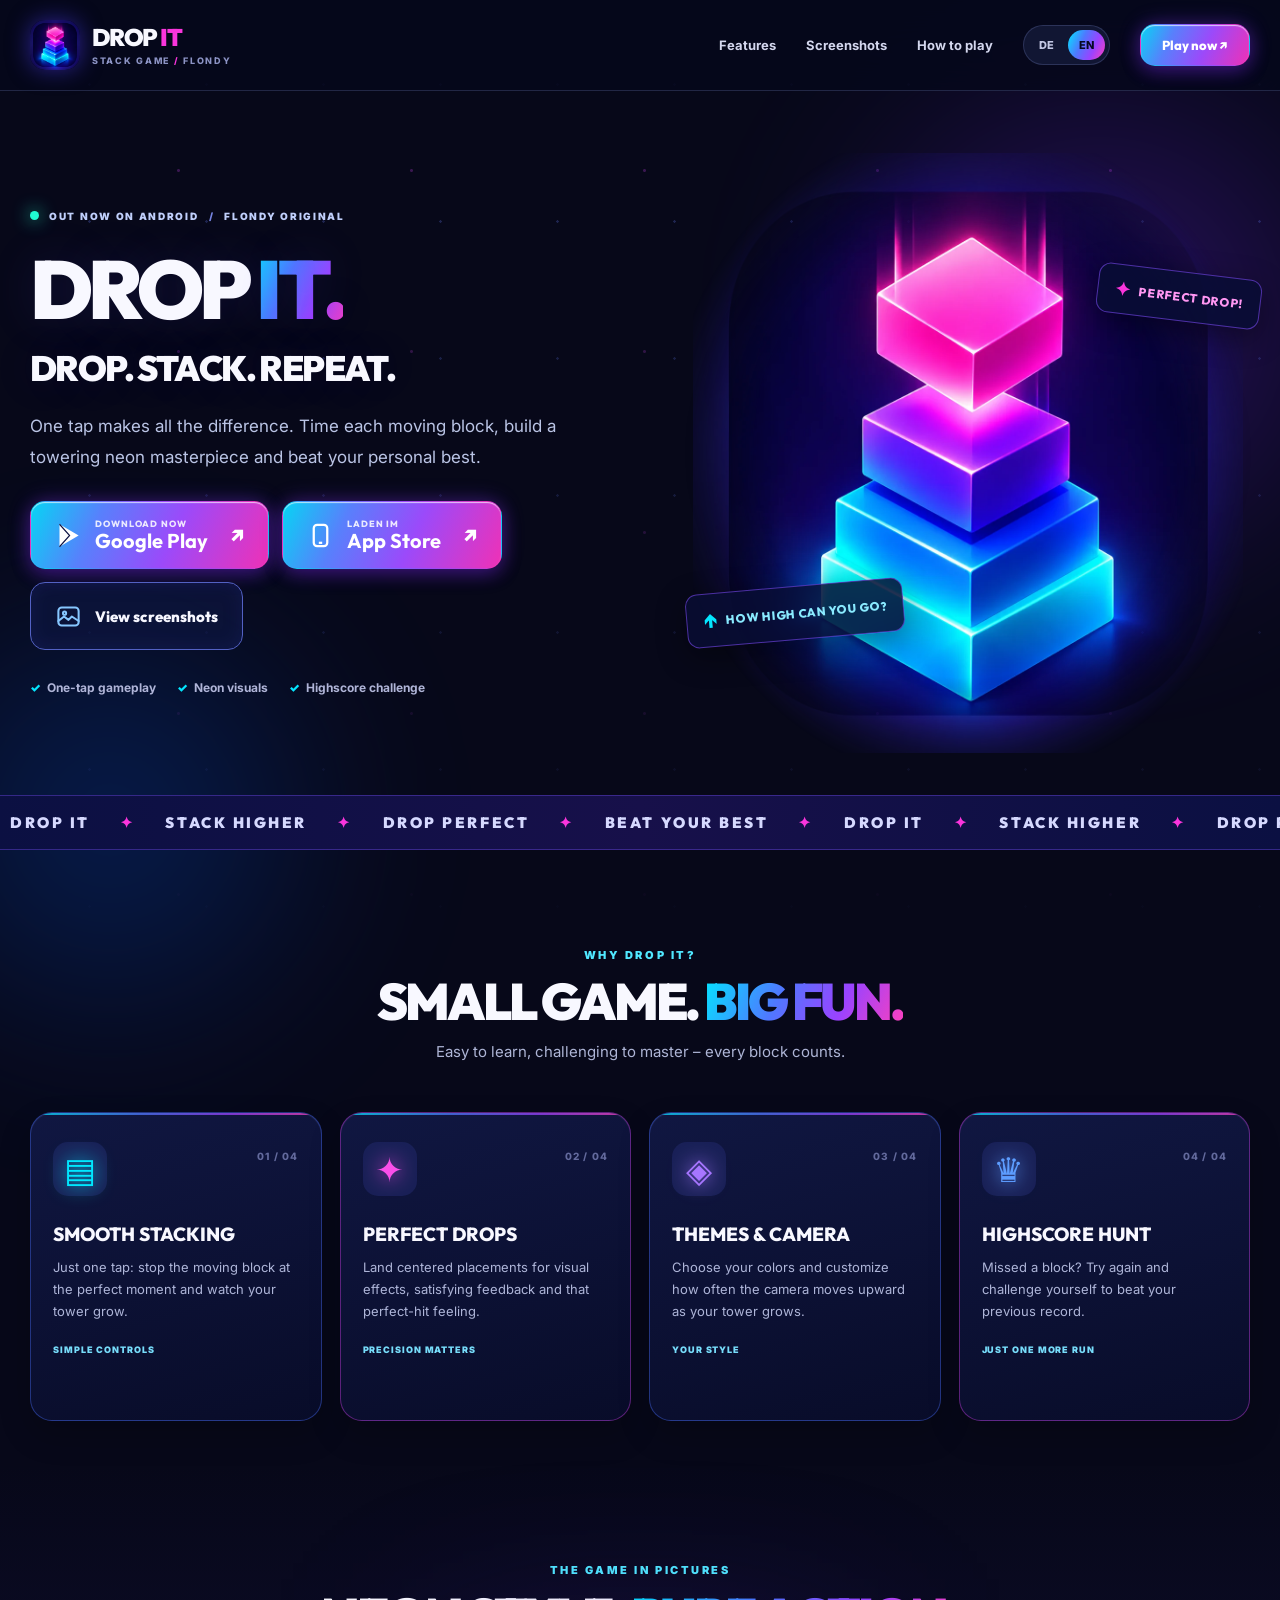
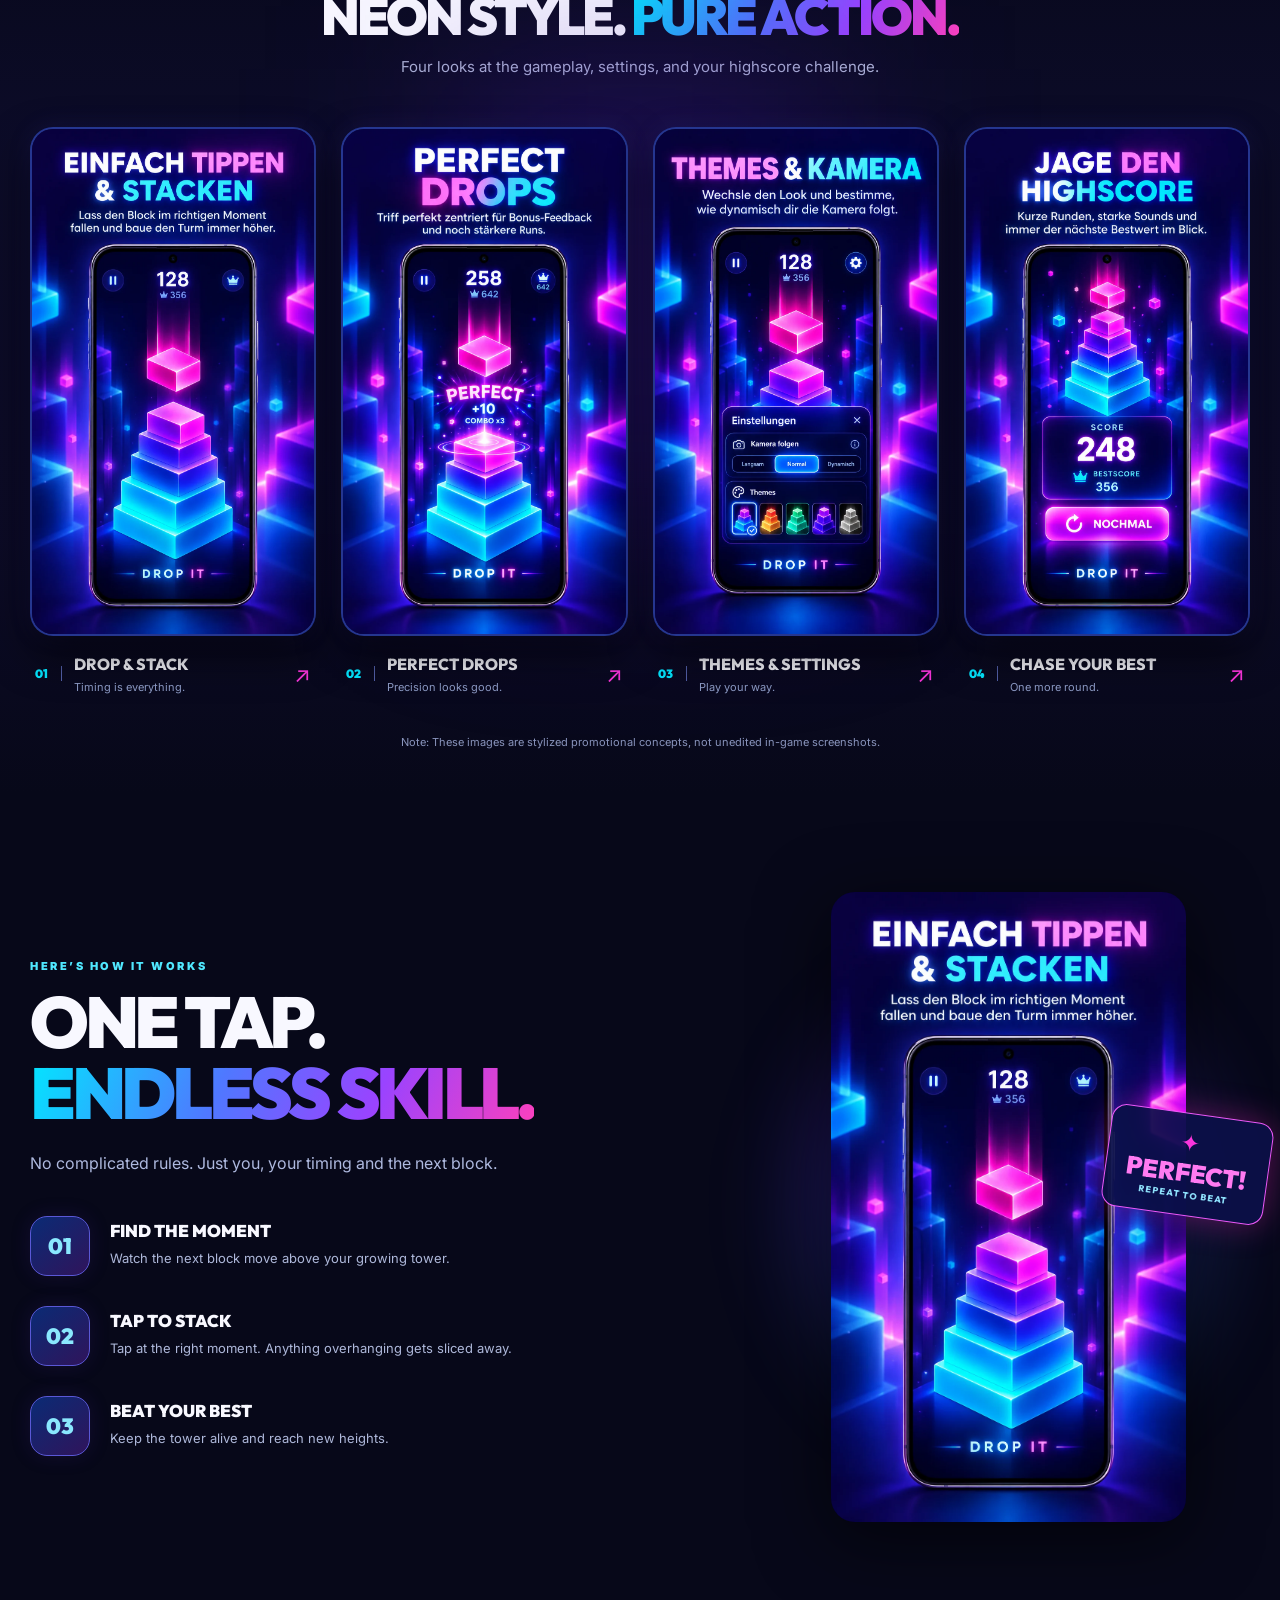
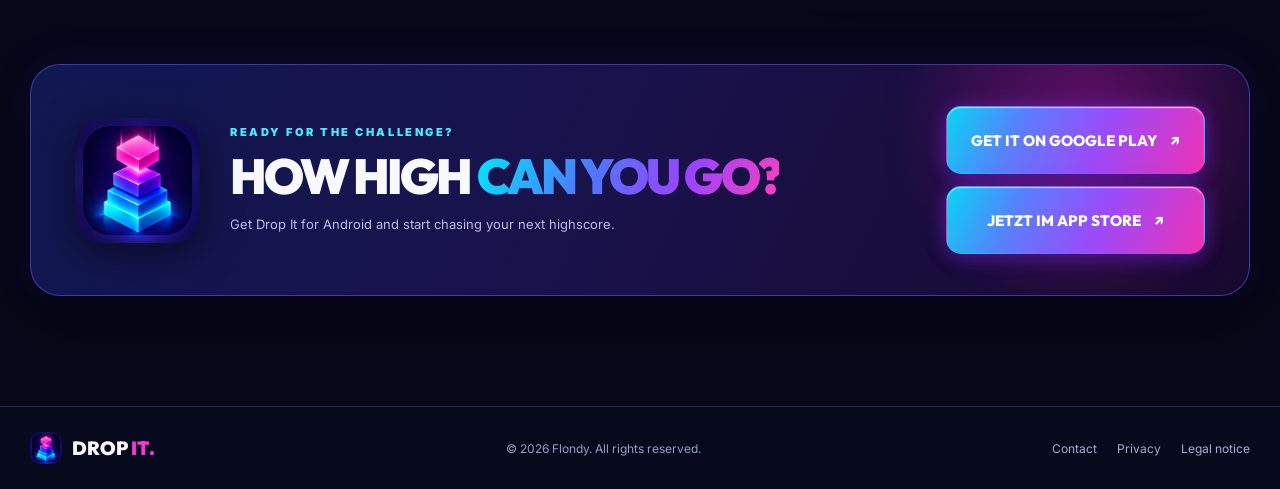
==== commit 75001008: "App-Store-Button ergänzen (iPhone-Version ist live)" ====
--- a/index.html
+++ b/index.html
@@ -51,13 +51,18 @@
   <main id="main">
     <section class="hero container" aria-labelledby="hero-title">
       <div class="hero-copy reveal">
-        <div class="eyebrow"><span class="live-dot"></span><span data-i18n="hero.eyebrow">JETZT AUF ANDROID</span><span class="eyebrow-divider">/</span><span>FLONDY ORIGINAL</span></div>
+        <div class="eyebrow"><span class="live-dot"></span><span data-i18n="hero.eyebrow">JETZT FÜR ANDROID &amp; IPHONE</span><span class="eyebrow-divider">/</span><span>FLONDY ORIGINAL</span></div>
         <h1 id="hero-title">DROP <span class="gradient-text">IT.</span><br><span data-i18n="hero.title">STAPEL. TRIFF. WIEDERHOLE.</span></h1>
         <p class="hero-lead" data-i18n="hero.description">Ein Tap entscheidet alles. Setze jeden Block im perfekten Moment ab, baue deinen Neon-Turm und knacke deinen eigenen Highscore.</p>
         <div class="hero-actions">
           <a class="button button-primary button-large" href="https://play.google.com/store/apps/details?id=dev.flondy.drop" target="_blank" rel="noopener noreferrer">
             <svg viewBox="0 0 24 24" aria-hidden="true"><path d="m4 2 17 10L4 22V2Z" fill="currentColor"/><path d="m4 2 9 10-9 10" fill="none" stroke="#0c1243" stroke-width="1"/></svg>
             <span><small data-i18n="hero.storeSmall">JETZT DOWNLOADEN</small><strong>Google Play</strong></span>
+            <span class="arrow">↗</span>
+          </a>
+          <a class="button button-primary button-large" href="https://apps.apple.com/de/app/drop-it-stack-game/id6823741374" target="_blank" rel="noopener noreferrer">
+            <svg viewBox="0 0 24 24" aria-hidden="true"><rect x="6" y="2.5" width="12" height="19" rx="3" fill="none" stroke="currentColor" stroke-width="2"/><path d="M10.5 18.5h3" stroke="currentColor" stroke-width="2"/></svg>
+            <span><small data-i18n="hero.iosSmall">LADEN IM</small><strong>App Store</strong></span>
             <span class="arrow">↗</span>
           </a>
           <a class="button button-outline button-large" href="#gallery"><svg viewBox="0 0 24 24" aria-hidden="true"><rect x="3" y="4" width="18" height="16" rx="3"/><circle cx="8.5" cy="9" r="1.4"/><path d="m3 16 5-4 4 3 3-3 6 4"/></svg><span data-i18n="hero.gallery">Screenshots ansehen</span></a>
@@ -104,7 +109,7 @@
       </div>
     </section>
 
-    <section class="container section download-section" id="download"><div class="download-card reveal"><div class="download-glow"></div><div class="download-icon"><img src="assets/images/icon.webp" width="128" height="128" alt="Drop It Icon"></div><div class="download-copy"><div class="section-kicker" data-i18n="cta.kicker">BEREIT FÜR DIE CHALLENGE?</div><h2><span data-i18n="cta.titleA">WIE HOCH</span> <span class="gradient-text" data-i18n="cta.titleB">KOMMST DU?</span></h2><p data-i18n="cta.text">Hol dir Drop It für Android und starte deine nächste Highscore-Runde.</p></div><a class="button button-primary button-large" href="https://play.google.com/store/apps/details?id=dev.flondy.drop" target="_blank" rel="noopener noreferrer"><span data-i18n="cta.button">JETZT AUF GOOGLE PLAY</span><span>↗</span></a></div></section>
+    <section class="container section download-section" id="download"><div class="download-card reveal"><div class="download-glow"></div><div class="download-icon"><img src="assets/images/icon.webp" width="128" height="128" alt="Drop It Icon"></div><div class="download-copy"><div class="section-kicker" data-i18n="cta.kicker">BEREIT FÜR DIE CHALLENGE?</div><h2><span data-i18n="cta.titleA">WIE HOCH</span> <span class="gradient-text" data-i18n="cta.titleB">KOMMST DU?</span></h2><p data-i18n="cta.text">Hol dir Drop It für Android oder iPhone und starte deine nächste Highscore-Runde.</p></div><div style="display:flex;flex-direction:column;gap:12px"><a class="button button-primary button-large" href="https://play.google.com/store/apps/details?id=dev.flondy.drop" target="_blank" rel="noopener noreferrer"><span data-i18n="cta.button">JETZT AUF GOOGLE PLAY</span><span>↗</span></a><a class="button button-primary button-large" href="https://apps.apple.com/de/app/drop-it-stack-game/id6823741374" target="_blank" rel="noopener noreferrer"><span data-i18n="cta.iosButton">JETZT IM APP STORE</span><span>↗</span></a></div></div></section>
   </main>
   <footer class="footer"><div class="container footer-inner"><a class="footer-brand" href="#top"><img src="assets/images/favicon.png" alt="" width="32" height="32"><span>DROP <em>IT.</em></span></a><span class="copyright">© <span id="year"></span> Flondy. <span data-i18n="footer.rights">Alle Rechte vorbehalten.</span></span><nav aria-label="Rechtliches und Kontakt"><a href="mailto:flondy.dev@gmail.com" data-i18n="footer.contact">Kontakt</a><a href="privacy.html" data-i18n="footer.privacy">Datenschutz</a><a href="imprint.html" data-i18n="footer.imprint">Impressum</a></nav></div></footer>
 
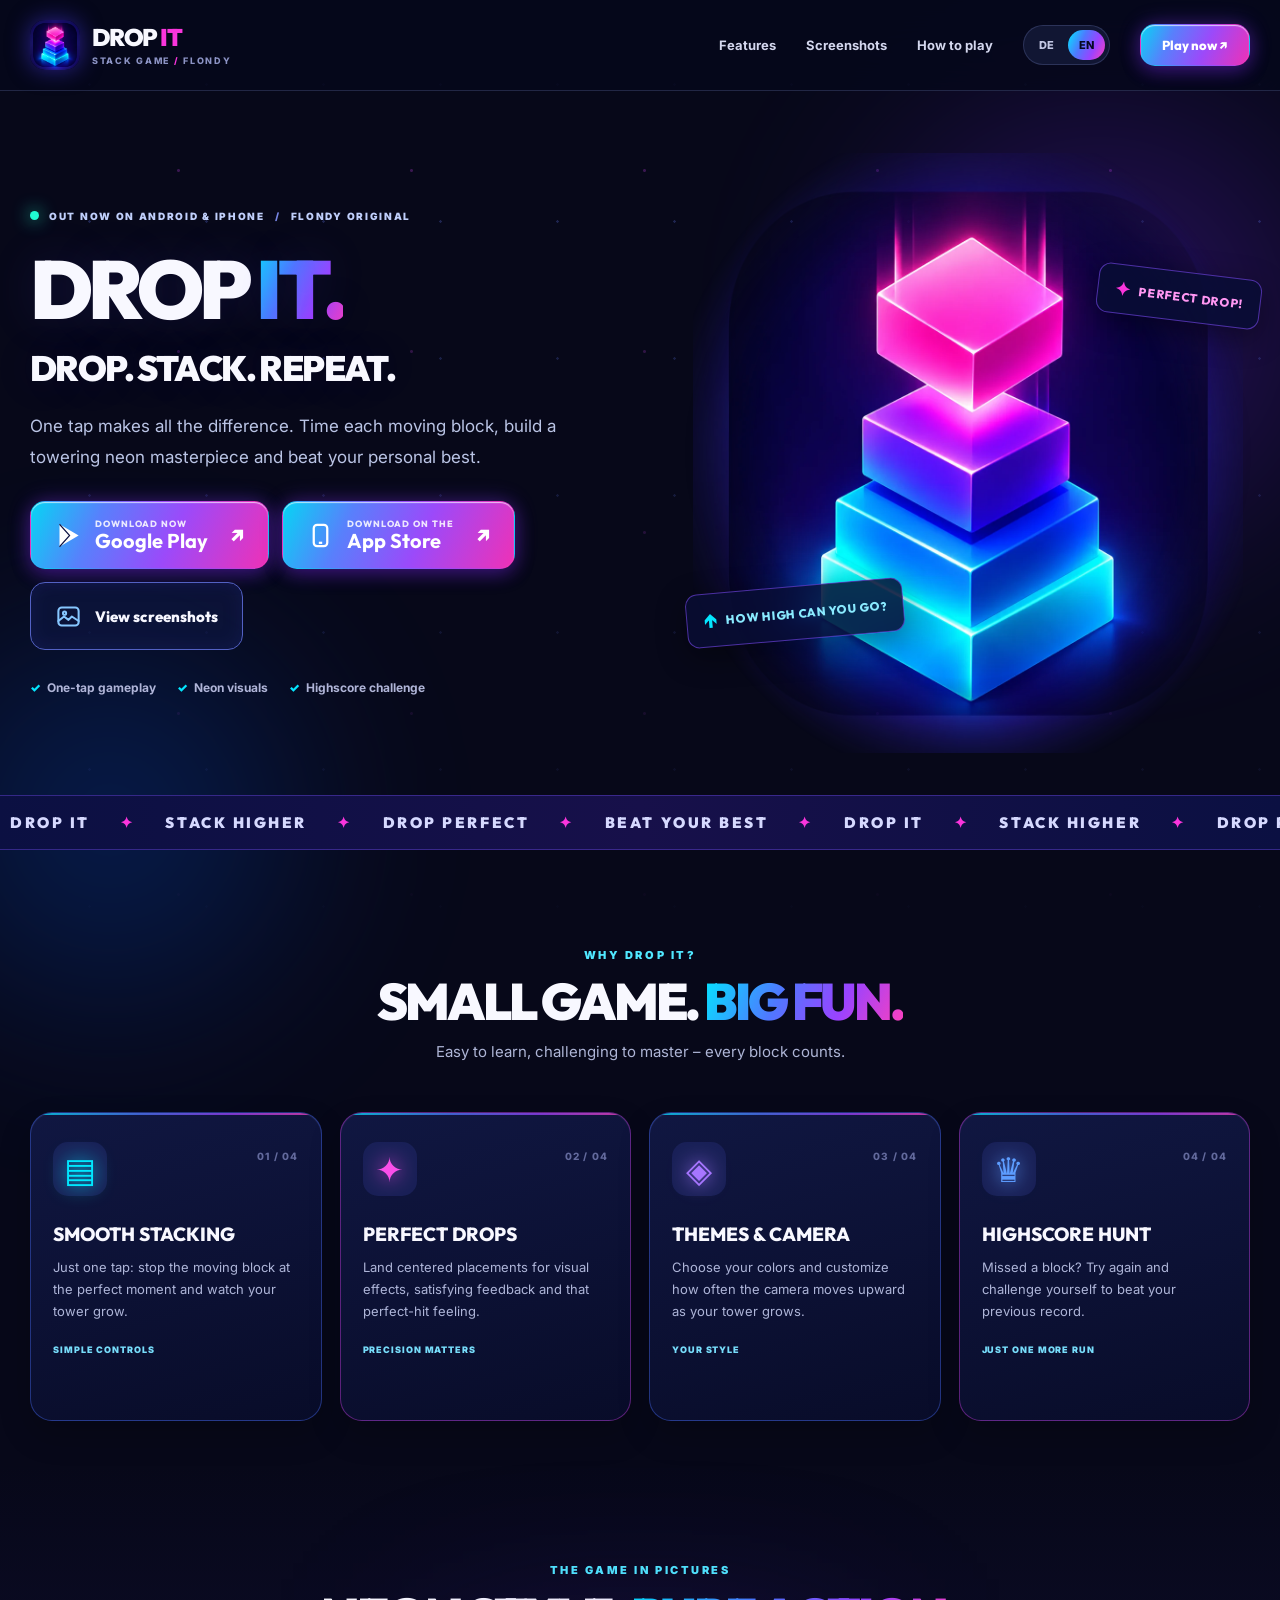
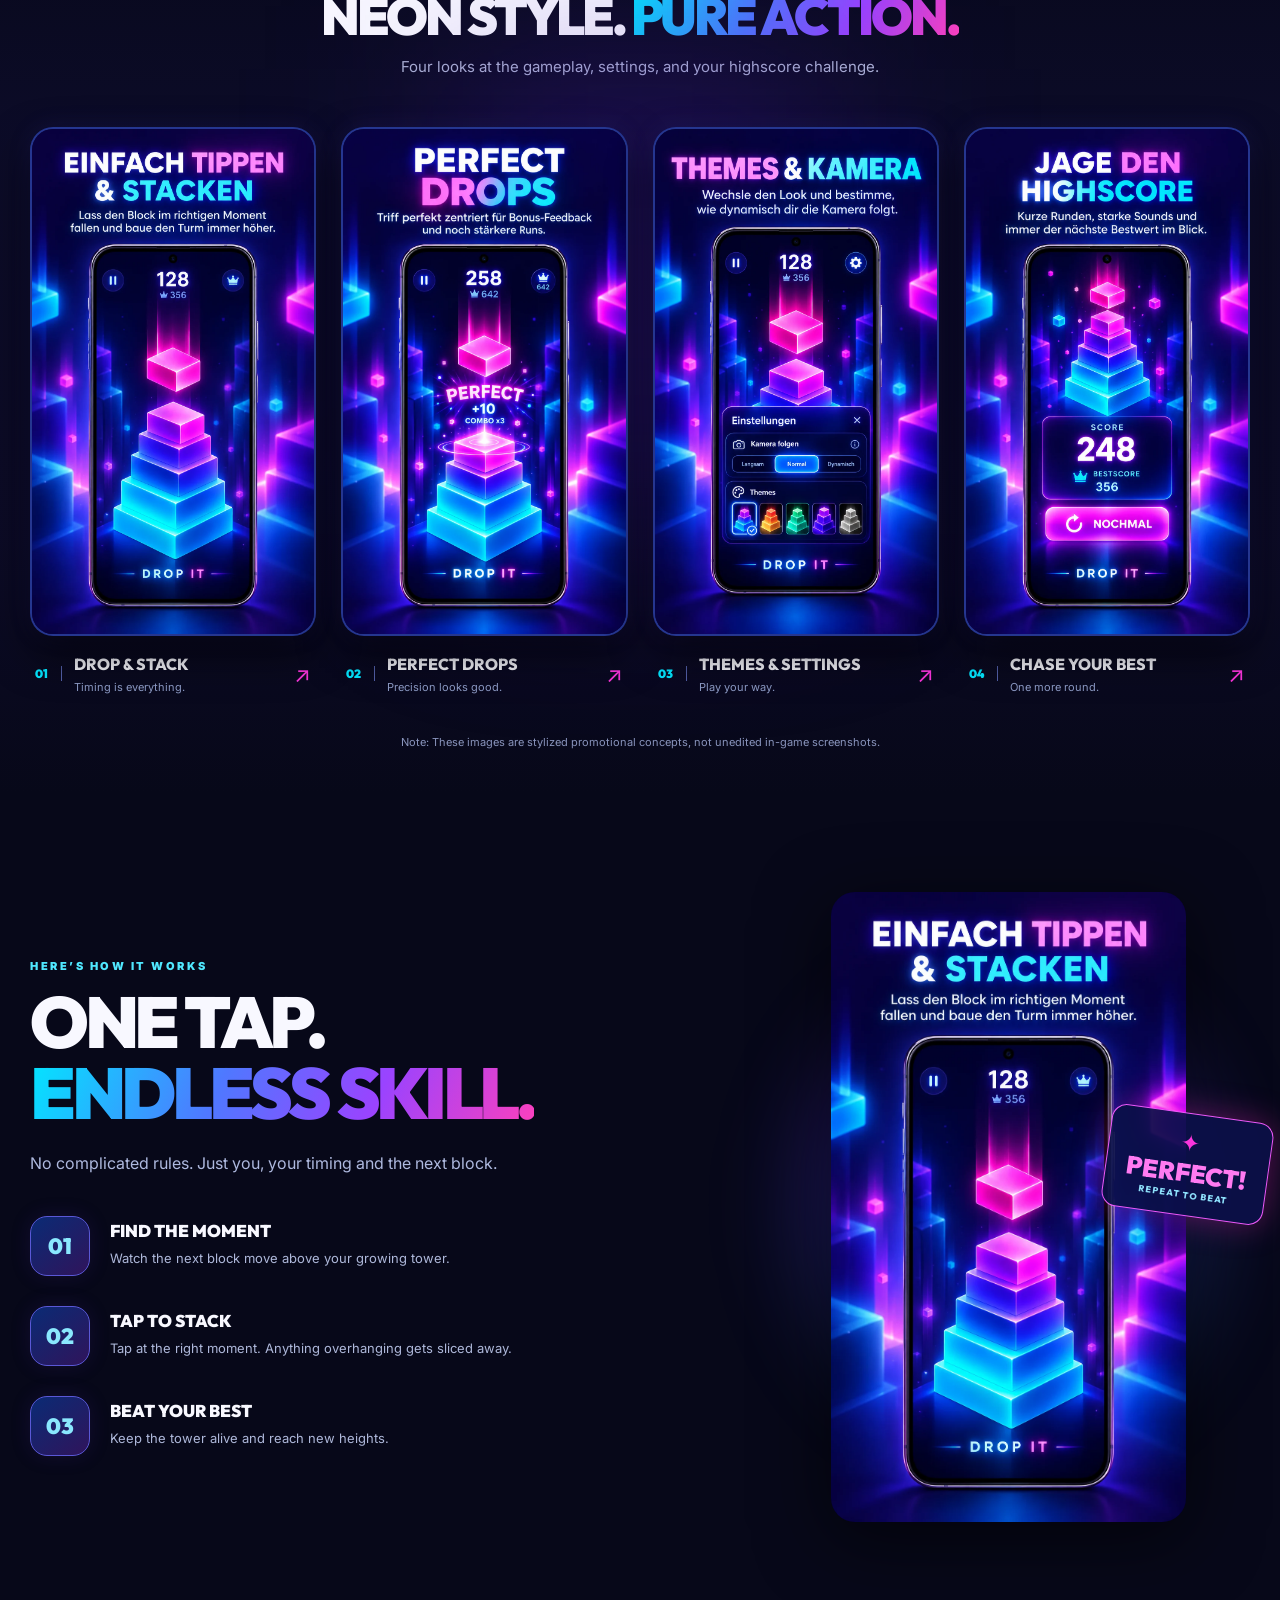
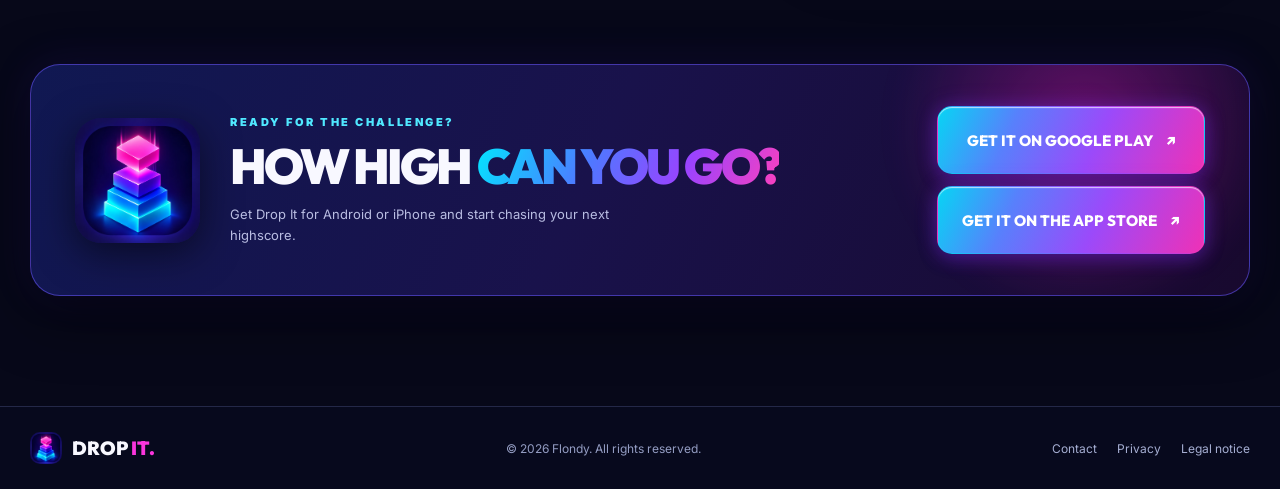
==== commit 2df982f0: "Impressum zentral verlinken" ====
--- a/index.html
+++ b/index.html
@@ -111,7 +111,7 @@
 
     <section class="container section download-section" id="download"><div class="download-card reveal"><div class="download-glow"></div><div class="download-icon"><img src="assets/images/icon.webp" width="128" height="128" alt="Drop It Icon"></div><div class="download-copy"><div class="section-kicker" data-i18n="cta.kicker">BEREIT FÜR DIE CHALLENGE?</div><h2><span data-i18n="cta.titleA">WIE HOCH</span> <span class="gradient-text" data-i18n="cta.titleB">KOMMST DU?</span></h2><p data-i18n="cta.text">Hol dir Drop It für Android oder iPhone und starte deine nächste Highscore-Runde.</p></div><div style="display:flex;flex-direction:column;gap:12px"><a class="button button-primary button-large" href="https://play.google.com/store/apps/details?id=dev.flondy.drop" target="_blank" rel="noopener noreferrer"><span data-i18n="cta.button">JETZT AUF GOOGLE PLAY</span><span>↗</span></a><a class="button button-primary button-large" href="https://apps.apple.com/de/app/drop-it-stack-game/id6823741374" target="_blank" rel="noopener noreferrer"><span data-i18n="cta.iosButton">JETZT IM APP STORE</span><span>↗</span></a></div></div></section>
   </main>
-  <footer class="footer"><div class="container footer-inner"><a class="footer-brand" href="#top"><img src="assets/images/favicon.png" alt="" width="32" height="32"><span>DROP <em>IT.</em></span></a><span class="copyright">© <span id="year"></span> Flondy. <span data-i18n="footer.rights">Alle Rechte vorbehalten.</span></span><nav aria-label="Rechtliches und Kontakt"><a href="mailto:flondy.dev@gmail.com" data-i18n="footer.contact">Kontakt</a><a href="privacy.html" data-i18n="footer.privacy">Datenschutz</a><a href="imprint.html" data-i18n="footer.imprint">Impressum</a></nav></div></footer>
+  <footer class="footer"><div class="container footer-inner"><a class="footer-brand" href="#top"><img src="assets/images/favicon.png" alt="" width="32" height="32"><span>DROP <em>IT.</em></span></a><span class="copyright">© <span id="year"></span> Flondy. <span data-i18n="footer.rights">Alle Rechte vorbehalten.</span></span><nav aria-label="Rechtliches und Kontakt"><a href="mailto:flondy.dev@gmail.com" data-i18n="footer.contact">Kontakt</a><a href="privacy.html" data-i18n="footer.privacy">Datenschutz</a><a href="https://flondy.github.io/app-store/impressum.html" data-i18n="footer.imprint">Impressum</a></nav></div></footer>
 
   <div class="lightbox" id="lightbox" role="dialog" aria-modal="true" aria-label="Bildvorschau" hidden><button class="lightbox-close" id="lightbox-close" type="button" aria-label="Schließen">✕</button><button class="lightbox-direction lightbox-prev" id="lightbox-prev" type="button" aria-label="Vorheriges Bild">‹</button><figure><img id="lightbox-image" alt=""><figcaption id="lightbox-caption"></figcaption></figure><button class="lightbox-direction lightbox-next" id="lightbox-next" type="button" aria-label="Nächstes Bild">›</button></div>
 </body>
